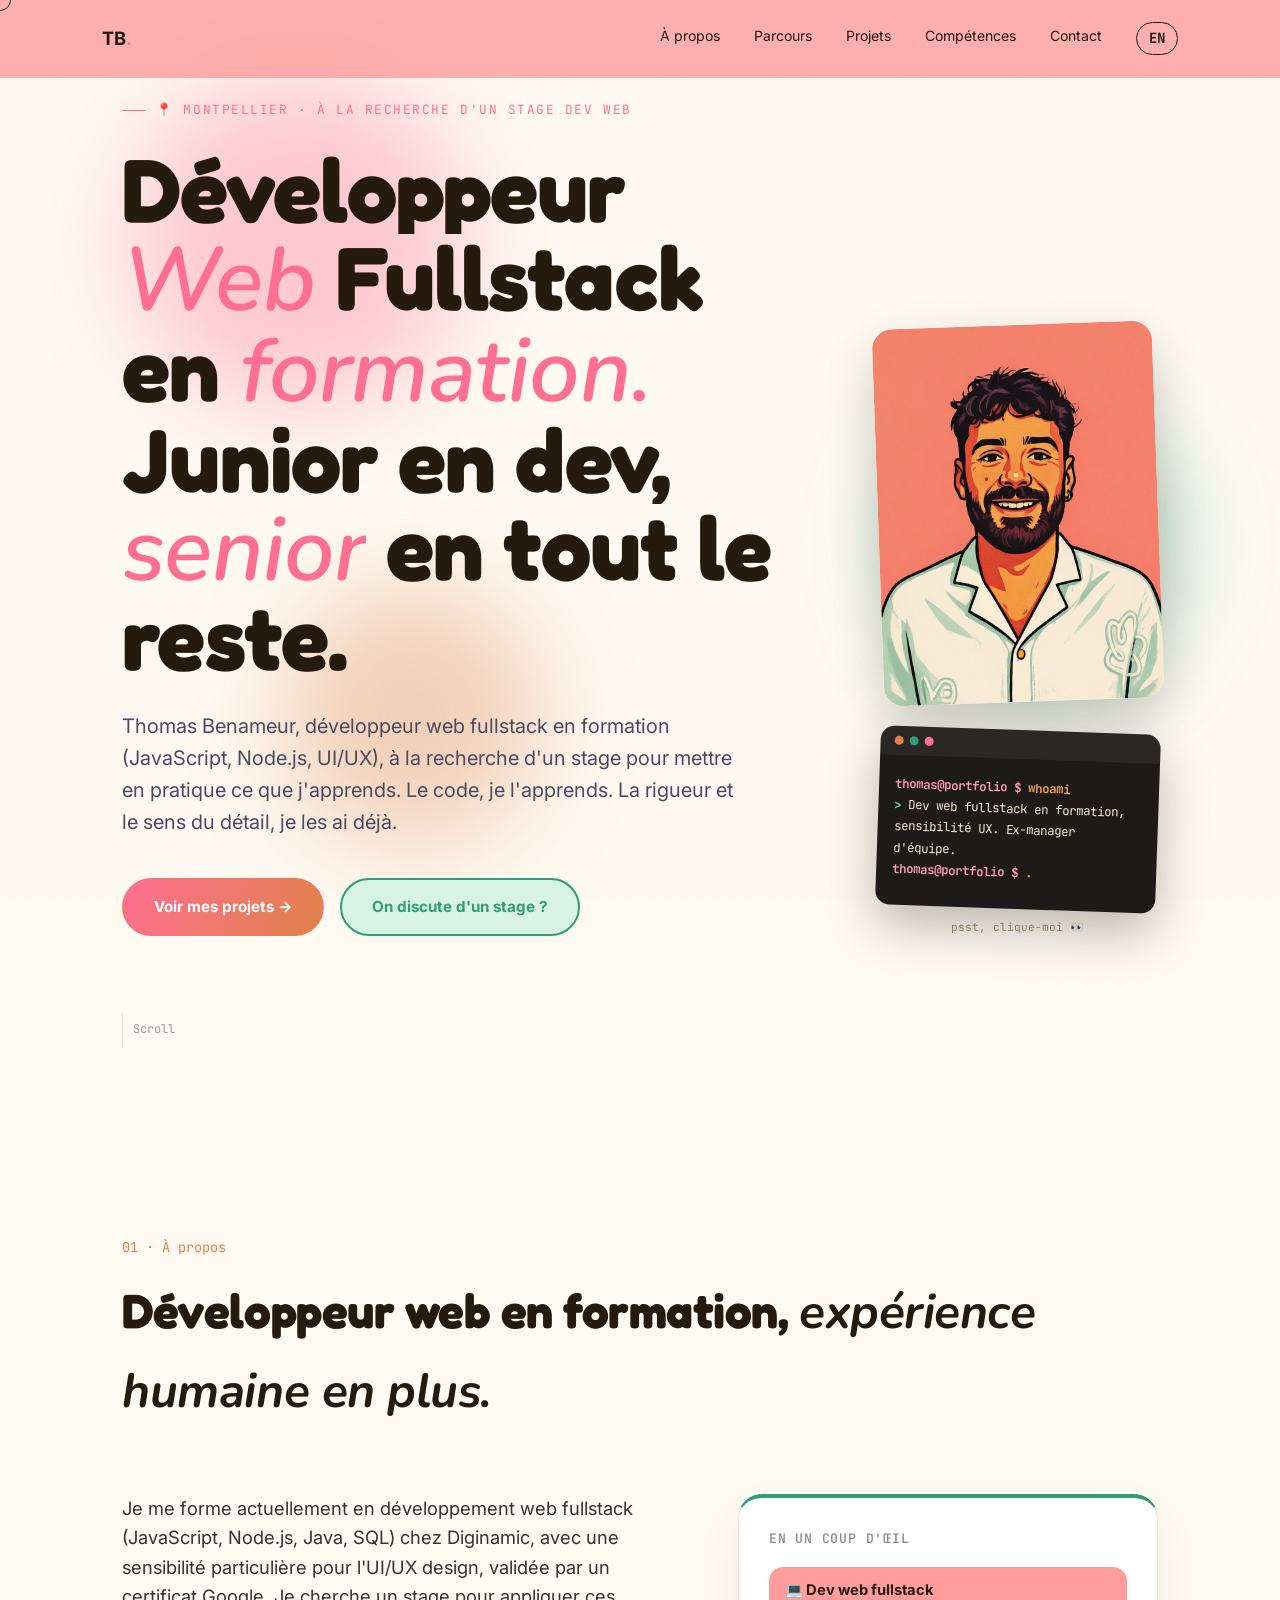
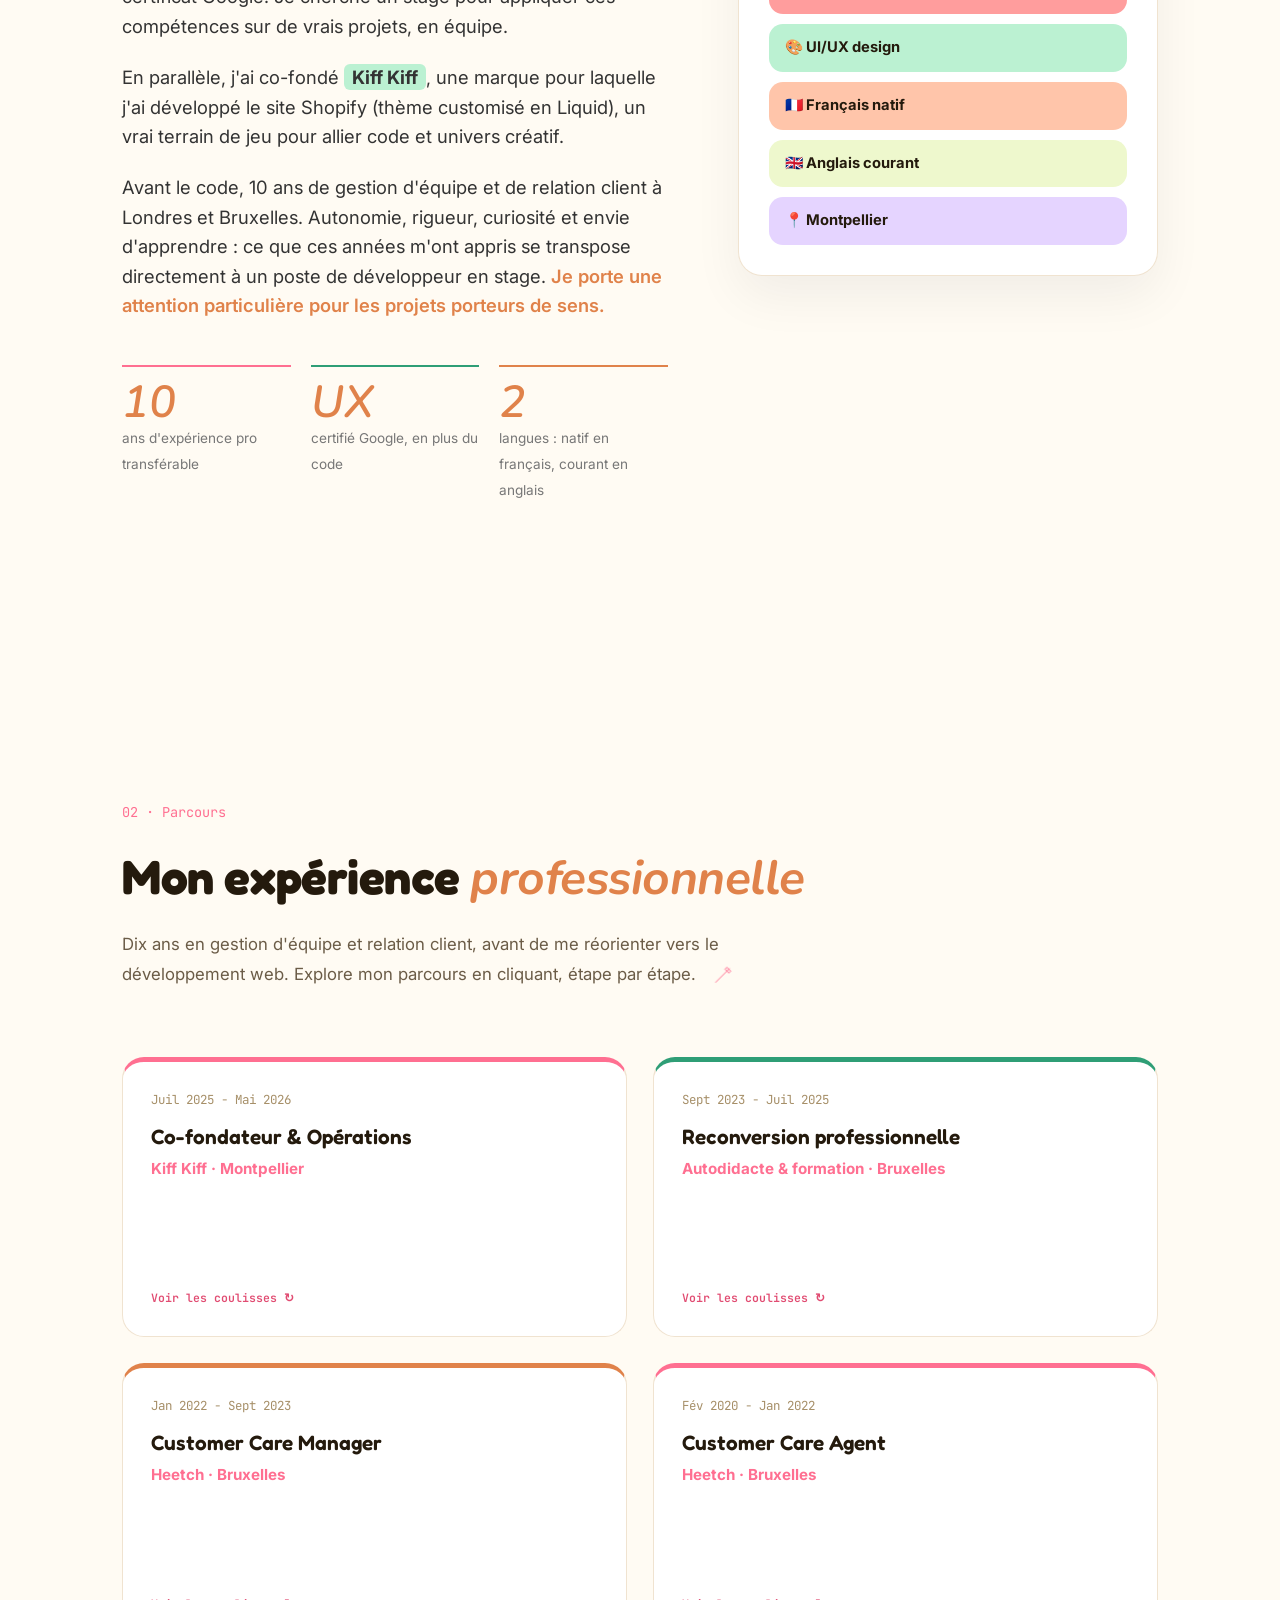
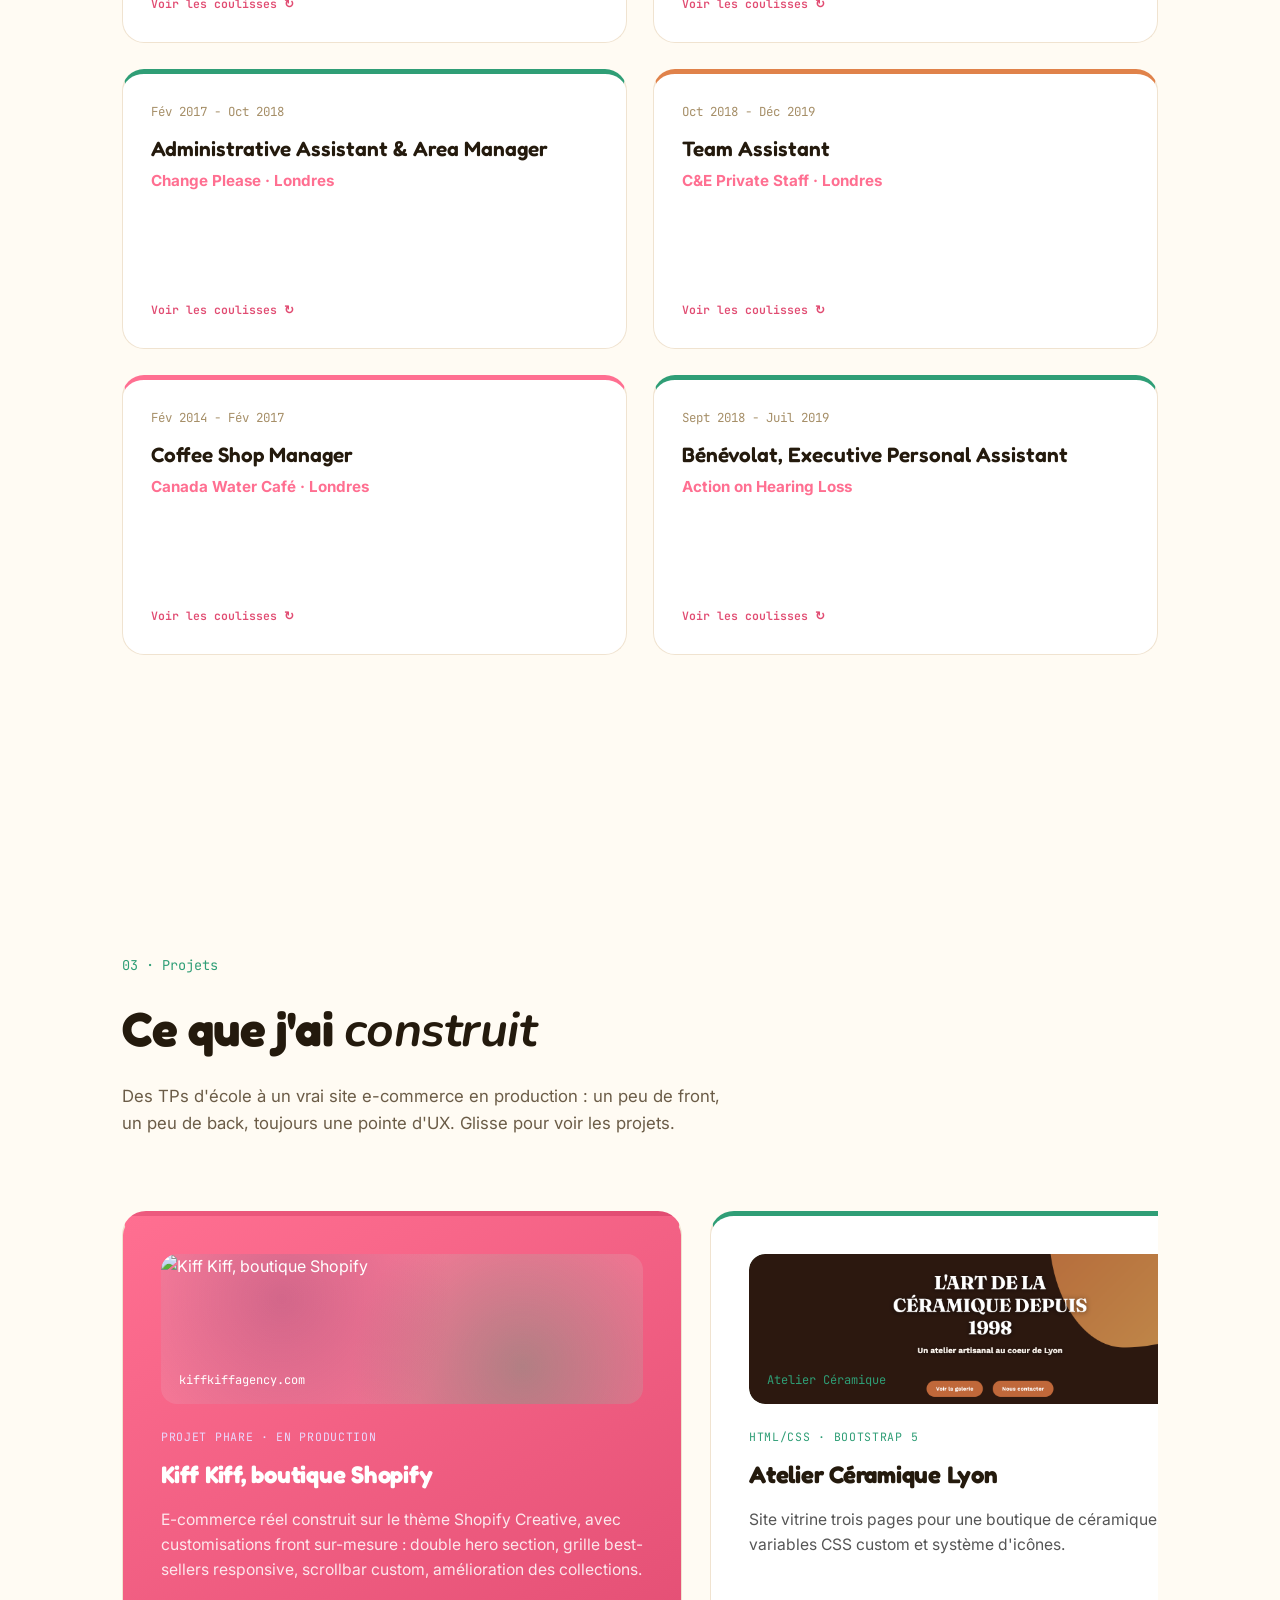
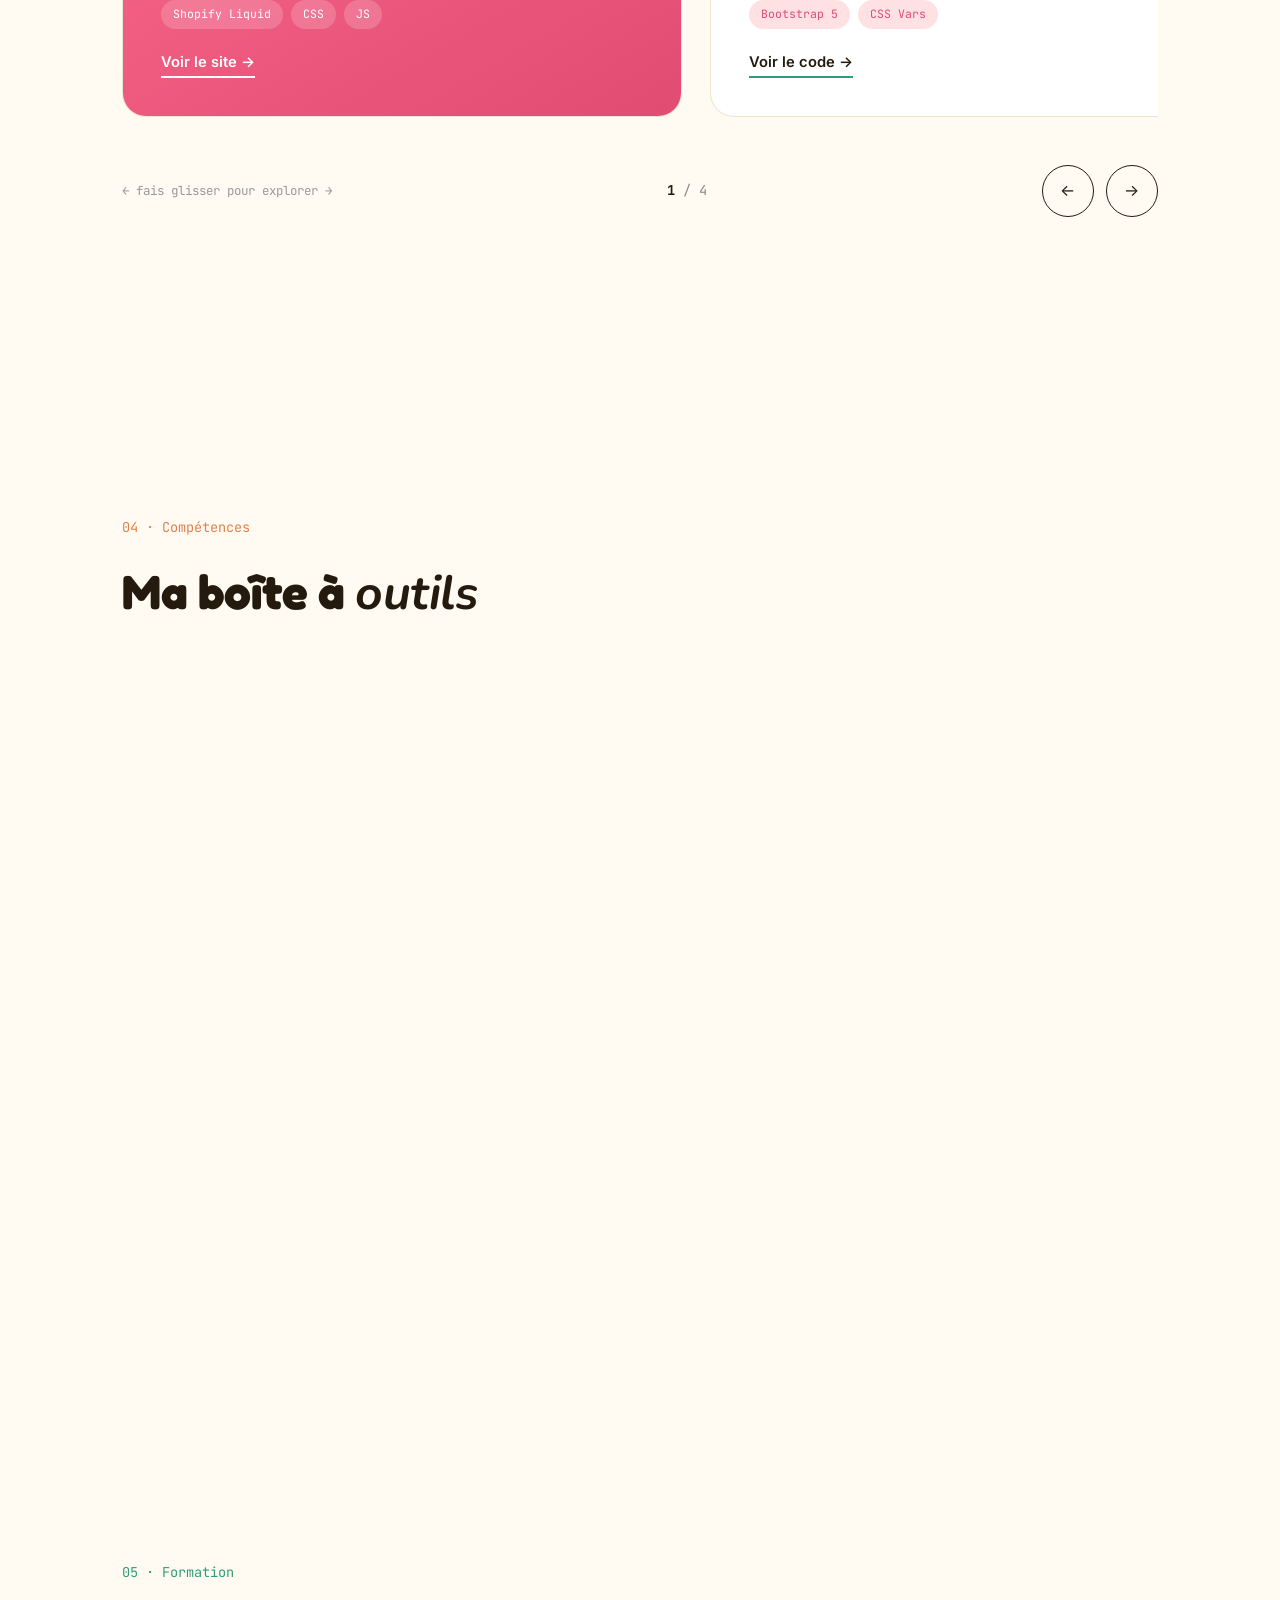
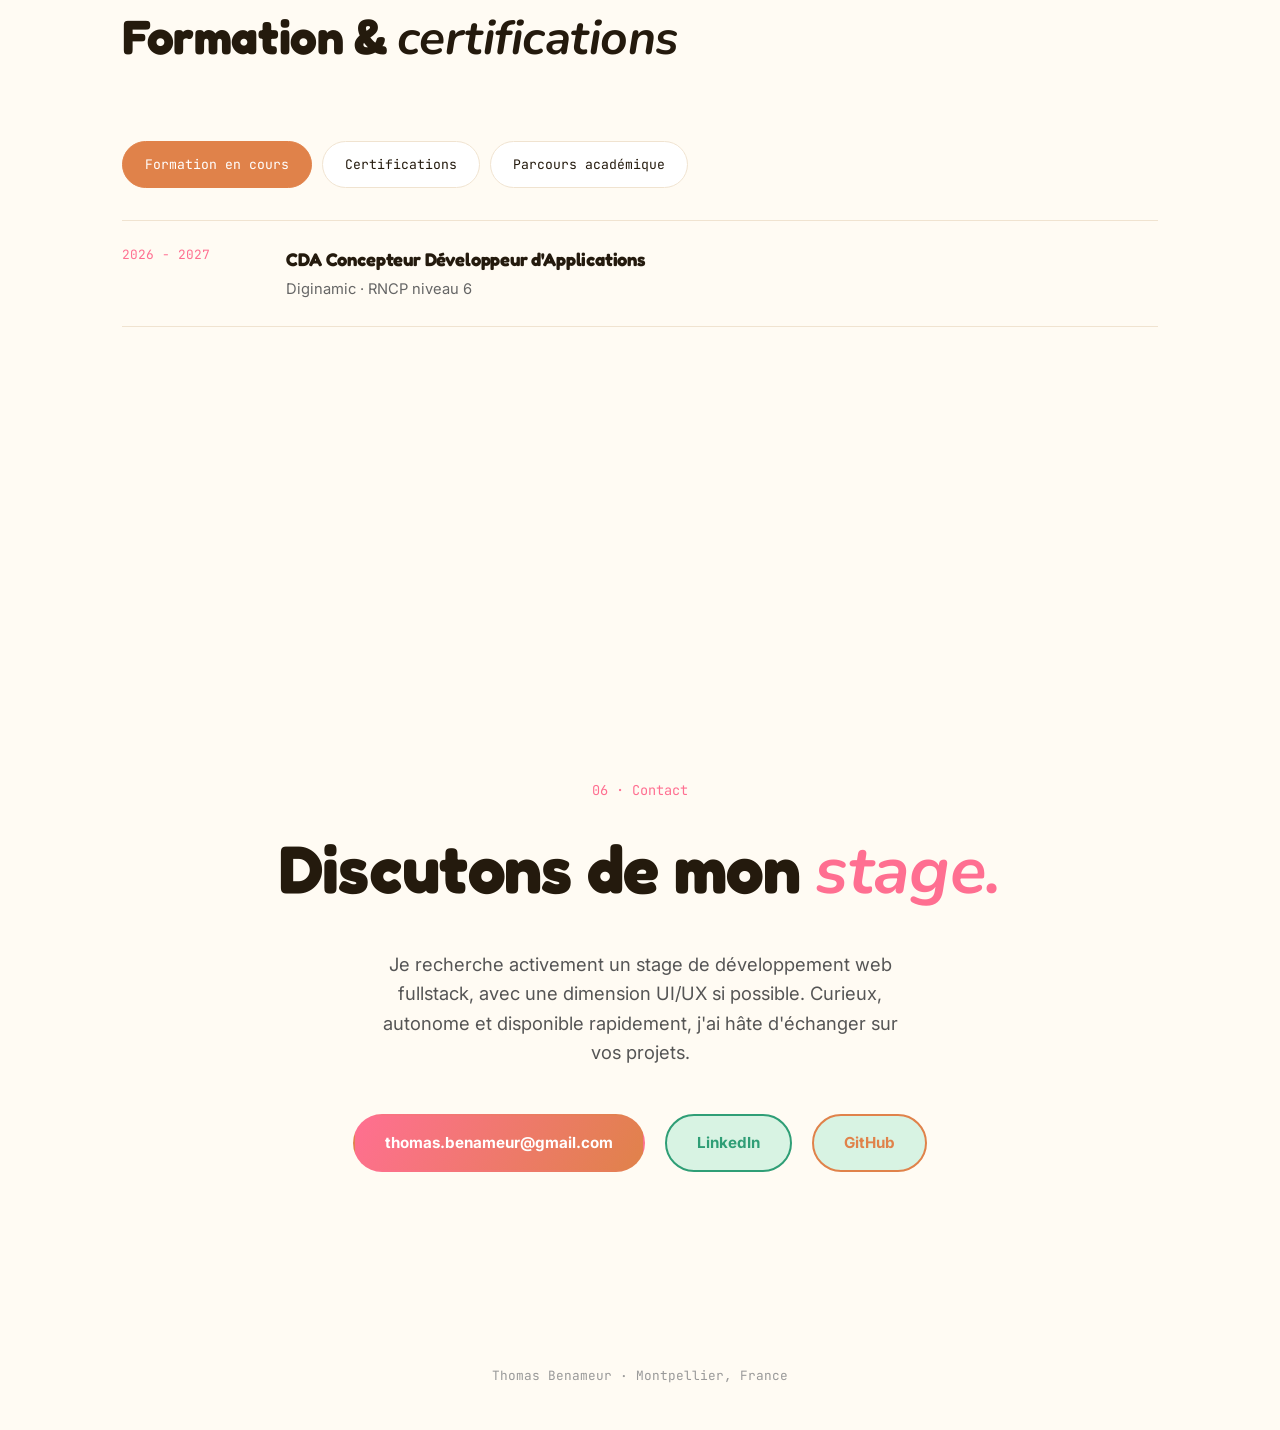
==== index.html @ 7a4ba796 "Premier commit : portfolio complet" ====
<!doctype html>
<html lang="fr">
  <head>
    <meta charset="UTF-8" />
    <meta name="viewport" content="width=device-width, initial-scale=1.0" />
    <title>Thomas Benameur | Développeur Web Fullstack</title>
    <link rel="preconnect" href="https://fonts.googleapis.com" />
    <link rel="preconnect" href="https://fonts.gstatic.com" crossorigin />
    <link
      href="https://fonts.googleapis.com/css2?family=Fredoka:wght@400;500;600;700&amp;family=Nunito:ital,wght@0,400;0,600;0,700;1,600&amp;family=Inter:wght@400;500;600;700&amp;family=JetBrains+Mono:wght@400;500&amp;display=swap"
      rel="stylesheet"
    />
    <!-- Styles externes -->
    <link rel="stylesheet" href="style.css" />
  </head>
  <body>
    <!-- Blobs de fond réactifs à la souris -->
    <div class="blob-field">
      <div class="blob blob1" id="blob1"></div>
      <div class="blob blob2" id="blob2"></div>
      <div class="blob blob3" id="blob3"></div>
    </div>

    <!-- Curseur personnalisé -->
    <div id="cursor"></div>

    <nav id="nav">
      <div class="nav-logo">TB<span>.</span></div>
      <div class="nav-links">
        <a href="#about">À propos</a>
        <a href="#experience">Parcours</a>
        <a href="#projects">Projets</a>
        <a href="#skills">Compétences</a>
        <a href="#contact">Contact</a>
        <a href="index-en.html" class="lang-switch">EN</a>
      </div>
    </nav>

    <!-- ==================== HERO ==================== -->
    <section class="hero" id="top">
      <div class="hero-grid">
        <div>
          <div class="eyebrow">
            📍 Montpellier · à la recherche d'un stage dev web
          </div>
          <h1>
            <div class="word">
              <span class="delay-05">Développeur</span>
            </div>
            <br />
            <div class="word">
              <span class="delay-15 hl">Web</span>
            </div>
            <div class="word">
              <span class="delay-2">Fullstack</span>
            </div>
            <br />
            <div class="word">
              <span class="delay-35">en</span>
            </div>
            <div class="word">
              <span class="delay-4 hl">formation.</span>
            </div>
            <br />
            <div class="word">
              <span class="delay-5">Junior</span>
            </div>
            <div class="word">
              <span class="delay-55">en</span>
            </div>
            <div class="word">
              <span class="delay-6">dev,</span>
            </div>
            <div class="word">
              <span class="delay-65 hl">senior</span>
            </div>
            <div class="word">
              <span class="delay-7">en</span>
            </div>
            <div class="word">
              <span class="delay-75">tout</span>
            </div>
            <div class="word">
              <span class="delay-8">le</span>
            </div>
            <div class="word">
              <span class="delay-85">reste.</span>
            </div>
          </h1>
          <p class="hero-sub">
            Thomas Benameur, développeur web fullstack en formation (JavaScript,
            Node.js, UI/UX), à la recherche d'un stage pour mettre en pratique
            ce que j'apprends. Le code, je l'apprends. La rigueur et le sens du
            détail, je les ai déjà.
          </p>
          <div class="hero-cta">
            <a
              href="#projects"
              class="btn btn-primary btn-magnet"
              data-cursor="big"
              >Voir mes projets →</a
            >
            <a
              href="#contact"
              class="btn btn-outline btn-magnet"
              data-cursor="big"
              >On discute d'un stage ?</a
            >
          </div>
        </div>
        <div class="hero-visual">
          <img
            src="/src/Portrait-TB.png"
            alt="Thomas Benameur"
            class="hero-portrait"
          />
          <!-- Mini terminal easter egg, rempli dynamiquement par script.js -->
          <div class="term">
            <div class="term-bar">
              <span class="term-dot"></span><span class="term-dot"></span
              ><span class="term-dot"></span>
            </div>
            <div class="term-body" id="termBody"></div>
          </div>
          <div class="term-hint">psst, clique-moi 👀</div>
        </div>
      </div>
      <div class="scroll-hint">
        <div class="bar"></div>
        Scroll
      </div>
    </section>

    <!-- ==================== ABOUT ==================== -->
    <section id="about">
      <div class="sec-head reveal">
        <span class="sec-num sec-num--coral">01 · À propos</span>
        <h2>
          Développeur web en formation,
          <span class="serif">expérience humaine en plus.</span>
        </h2>
      </div>
      <div class="about-grid">
        <div class="about-text reveal">
          <p>
            Je me forme actuellement en développement web fullstack (JavaScript,
            Node.js, Java, SQL) chez Diginamic, avec une sensibilité
            particulière pour l'UI/UX design, validée par un certificat Google.
            Je cherche un stage pour appliquer ces compétences sur de vrais
            projets, en équipe.
          </p>
          <p>
            En parallèle, j'ai co-fondé
            <strong class="highlight-pill">Kiff Kiff</strong>, une marque pour
            laquelle j'ai développé le site Shopify (thème customisé en Liquid),
            un vrai terrain de jeu pour allier code et univers créatif.
          </p>
          <p>
            Avant le code, 10 ans de gestion d'équipe et de relation client à
            Londres et Bruxelles. Autonomie, rigueur, curiosité et envie
            d'apprendre : ce que ces années m'ont appris se transpose
            directement à un poste de développeur en stage.
            <span class="impact-line"
              >Je porte une attention particulière pour les projets porteurs de
              sens.</span
            >
          </p>
          <div class="stat-row">
            <div class="stat stat-violet">
              <b>10</b><span>ans d'expérience pro transférable</span>
            </div>
            <div class="stat stat-mustard">
              <b>UX</b><span>certifié Google, en plus du code</span>
            </div>
            <div class="stat stat-coral">
              <b>2</b
              ><span>langues : natif en français, courant en anglais</span>
            </div>
          </div>
        </div>
        <div class="about-card reveal">
          <h4>En un coup d'œil</h4>
          <div class="lang-pills">
            <span class="lang-pill lang-pill-pink">💻 Dev web fullstack</span>
            <span class="lang-pill lang-pill-mint">🎨 UI/UX design</span>
            <span class="lang-pill lang-pill-peach">🇫🇷 Français natif</span>
            <span class="lang-pill lang-pill-green">🇬🇧 Anglais courant</span>
            <span class="lang-pill lang-pill-lilac">📍 Montpellier</span>
          </div>
        </div>
      </div>
    </section>

    <!-- ==================== EXPERIENCE ==================== -->
    <section id="experience">
      <div class="sec-head reveal">
        <span class="sec-num sec-num--violet">02 · Parcours</span>
        <h2>
          Mon expérience
          <span class="serif serif--coral">professionnelle</span>
        </h2>
        <p class="exp-intro">
          Dix ans en gestion d'équipe et relation client, avant de me réorienter
          vers le développement web. Explore mon parcours en cliquant, étape par
          étape.
          <svg
            overflow="visible"
            xmlns="http://www.w3.org/2000/svg"
            width="35"
            height="35"
            viewBox="-6 -6 36 36"
            fill="none"
            style="
              display: inline-block;
              vertical-align: middle;
              margin-left: 4px;
            "
          >
            <style>
              .mw {
                stroke-dasharray: 48;
                stroke-dashoffset: 48;
                animation: draw 0.5s ease forwards;
              }
              .mwh {
                opacity: 0;
                animation: wandTap 0.5s cubic-bezier(0.34, 1.56, 0.64, 1)
                  forwards;
                transform-origin: 12px 12px;
              }
              .mws {
                opacity: 0;
                animation: twinkle 1.05s ease-in-out 0.3s infinite;
                transform-origin: 6px 5px;
              }
              @keyframes draw {
                to {
                  stroke-dashoffset: 0;
                }
              }
              @keyframes wandTap {
                from {
                  transform: translate(3px, -3px) rotate(8deg);
                  opacity: 0;
                }
                to {
                  transform: translate(0, 0) rotate(0);
                  opacity: 1;
                }
              }
              @keyframes twinkle {
                0%,
                100% {
                  transform: scale(0.65);
                  opacity: 0.35;
                }
                50% {
                  transform: scale(1.15) rotate(12deg);
                  opacity: 1;
                }
              }
            </style>
            <g class="mwh">
              <path
                class="mw"
                d="M5 19 19 5"
                stroke="#ff6f91"
                stroke-width="1"
                stroke-linecap="round"
              />
              <path
                d="M16.5 3.5 20.5 7.5 18.5 9.5 14.5 5.5 16.5 3.5Z"
                stroke="#ff6f91"
                stroke-width="1"
                stroke-linejoin="round"
                fill="#ff6f9118"
              />
            </g>
            <g
              class="mws"
              stroke="#ff6f91"
              stroke-width="1"
              stroke-linecap="round"
            >
              <path d="M6 2v3M6 8v2M2 6h3M8 6h3" />
              <path d="M15 14v2M15 20v1M12 18h1.5M17 18h1.5" />
            </g>
          </svg>
        </p>
      </div>
      <div class="exp-grid reveal" id="expGrid">
        <div class="exp-card">
          <div class="exp-card-inner">
            <div class="exp-face exp-front">
              <div>
                <div class="exp-date">Juil 2025 - Mai 2026</div>
                <div class="exp-role">Co-fondateur &amp; Opérations</div>
                <div class="exp-org">Kiff Kiff · Montpellier</div>
              </div>
              <div class="exp-flip-hint">Voir les coulisses ↻</div>
            </div>
            <div class="exp-face exp-back">
              <div class="exp-date">Juil 2025 - Mai 2026</div>
              <div class="exp-role">Co-fondateur &amp; Opérations</div>
              <div class="exp-org">Kiff Kiff · Montpellier, hybride</div>
              <div class="exp-back-desc">
                Marque de lifestyle et décoration construite autour du sourcing
                direct avec des artisans au Népal, en Inde, au Pakistan et en
                Thaïlande. Gestion de la boutique Shopify (customisations front,
                logistique), stratégie de contenu et réseaux sociaux.
              </div>
              <div class="exp-back-skills">
                <span class="tag">E-commerce</span
                ><span class="tag tag-green">Social Media</span
                ><span class="tag tag-plum">Content Strategy</span>
              </div>
            </div>
          </div>
        </div>

        <div class="exp-card">
          <div class="exp-card-inner">
            <div class="exp-face exp-front">
              <div>
                <div class="exp-date">Sept 2023 - Juil 2025</div>
                <div class="exp-role">Reconversion professionnelle</div>
                <div class="exp-org">
                  Autodidacte &amp; formation · Bruxelles
                </div>
              </div>
              <div class="exp-flip-hint">Voir les coulisses ↻</div>
            </div>
            <div class="exp-face exp-back">
              <div class="exp-date">Sept 2023 - Juil 2025</div>
              <div class="exp-role">Reconversion professionnelle</div>
              <div class="exp-org">Autodidacte &amp; formation · Bruxelles</div>
              <div class="exp-back-desc">
                Transition vers le développement web en combinant apprentissage
                autodidacte (fondamentaux front-end, principes UX) et suivi de
                formations structurées, en préparation du bootcamp FullStack à
                La Capsule.
              </div>
              <div class="exp-back-skills">
                <span class="tag">Front-end</span
                ><span class="tag tag-green">UX</span
                ><span class="tag tag-plum">Auto-formation</span>
              </div>
            </div>
          </div>
        </div>

        <div class="exp-card">
          <div class="exp-card-inner">
            <div class="exp-face exp-front">
              <div>
                <div class="exp-date">Jan 2022 - Sept 2023</div>
                <div class="exp-role">Customer Care Manager</div>
                <div class="exp-org">Heetch · Bruxelles</div>
              </div>
              <div class="exp-flip-hint">Voir les coulisses ↻</div>
            </div>
            <div class="exp-face exp-back">
              <div class="exp-date">Jan 2022 - Sept 2023</div>
              <div class="exp-role">Customer Care Manager</div>
              <div class="exp-org">Heetch · Bruxelles</div>
              <div class="exp-back-desc">
                Encadrement d'une équipe d'une dizaine de personnes permanentes
                et contractuelles. Refonte des process internes pour améliorer
                l'efficacité et la qualité de réponse, en gardant l'expérience
                utilisateur au centre.
                <ul>
                  <li>-10% de temps d'attente client</li>
                  <li>-20% de taux de contact</li>
                </ul>
              </div>
              <div class="exp-back-skills">
                <span class="tag tag-green">Team Leadership</span
                ><span class="tag">Management</span
                ><span class="tag tag-plum">Process</span>
              </div>
            </div>
          </div>
        </div>

        <div class="exp-card">
          <div class="exp-card-inner">
            <div class="exp-face exp-front">
              <div>
                <div class="exp-date">Fév 2020 - Jan 2022</div>
                <div class="exp-role">Customer Care Agent</div>
                <div class="exp-org">Heetch · Bruxelles</div>
              </div>
              <div class="exp-flip-hint">Voir les coulisses ↻</div>
            </div>
            <div class="exp-face exp-back">
              <div class="exp-date">Fév 2020 - Jan 2022</div>
              <div class="exp-role">Customer Care Agent</div>
              <div class="exp-org">Heetch · Bruxelles</div>
              <div class="exp-back-desc">
                Traitement quotidien des demandes clients sur plusieurs canaux,
                avec un fort volume à gérer dans un contexte fast-paced.
                Contribution active à l'optimisation des process internes et à
                l'amélioration continue de la qualité de réponse, en identifiant
                les irritants récurrents côté utilisateurs.
              </div>
              <div class="exp-back-skills">
                <span class="tag tag-plum">Relation client</span
                ><span class="tag">Support</span
                ><span class="tag tag-green">Amélioration continue</span>
              </div>
            </div>
          </div>
        </div>

        <div class="exp-card">
          <div class="exp-card-inner">
            <div class="exp-face exp-front">
              <div>
                <div class="exp-date">Fév 2017 - Oct 2018</div>
                <div class="exp-role">
                  Administrative Assistant &amp; Area Manager
                </div>
                <div class="exp-org">Change Please · Londres</div>
              </div>
              <div class="exp-flip-hint">Voir les coulisses ↻</div>
            </div>
            <div class="exp-face exp-back">
              <div class="exp-date">Fév 2017 - Oct 2018</div>
              <div class="exp-role">
                Administrative Assistant &amp; Area Manager
              </div>
              <div class="exp-org">Change Please · Londres</div>
              <div class="exp-back-desc">
                Change Please forme des personnes sans-abri au métier de barista
                pour faciliter leur réinsertion. Coordination des opérations sur
                plusieurs sites, soutien administratif et émotionnel aux
                bénéficiaires, développement du programme de formation.
              </div>
              <span class="exp-back-badge"
                >🏆 Best Social Enterprise UK 2018</span
              >
              <div class="exp-back-skills">
                <span class="tag tag-plum">Entreprise sociale</span
                ><span class="tag tag-green">Formation</span
                ><span class="tag">Coordination</span>
              </div>
            </div>
          </div>
        </div>

        <div class="exp-card">
          <div class="exp-card-inner">
            <div class="exp-face exp-front">
              <div>
                <div class="exp-date">Oct 2018 - Déc 2019</div>
                <div class="exp-role">Team Assistant</div>
                <div class="exp-org">C&amp;E Private Staff · Londres</div>
              </div>
              <div class="exp-flip-hint">Voir les coulisses ↻</div>
            </div>
            <div class="exp-face exp-back">
              <div class="exp-date">Oct 2018 - Déc 2019</div>
              <div class="exp-role">Team Assistant</div>
              <div class="exp-org">C&amp;E Private Staff · Londres</div>
              <div class="exp-back-desc">
                Mise en place de A à Z des process de recrutement et des bases
                RH d'une agence tout juste lancée. Cycle complet de recrutement
                et coordination de l'agenda de direction.
              </div>
              <div class="exp-back-skills">
                <span class="tag tag-green">Recrutement</span
                ><span class="tag tag-plum">RH</span
                ><span class="tag">Administration</span>
              </div>
            </div>
          </div>
        </div>

        <div class="exp-card">
          <div class="exp-card-inner">
            <div class="exp-face exp-front">
              <div>
                <div class="exp-date">Fév 2014 - Fév 2017</div>
                <div class="exp-role">Coffee Shop Manager</div>
                <div class="exp-org">Canada Water Café · Londres</div>
              </div>
              <div class="exp-flip-hint">Voir les coulisses ↻</div>
            </div>
            <div class="exp-face exp-back">
              <div class="exp-date">Fév 2014 - Fév 2017</div>
              <div class="exp-role">Coffee Shop Manager</div>
              <div class="exp-org">Canada Water Café · Londres</div>
              <div class="exp-back-desc">
                Gestion complète d'un coffee shop indépendant : recrutement,
                formation, opérations quotidiennes. Ouverture du lieu et
                constitution de l'équipe from scratch.
              </div>
              <div class="exp-back-skills">
                <span class="tag">Team Leadership</span
                ><span class="tag tag-green">Opérations</span
                ><span class="tag tag-plum">Recrutement</span>
              </div>
            </div>
          </div>
        </div>

        <div class="exp-card">
          <div class="exp-card-inner">
            <div class="exp-face exp-front">
              <div>
                <div class="exp-date">Sept 2018 - Juil 2019</div>
                <div class="exp-role">
                  Bénévolat, Executive Personal Assistant
                </div>
                <div class="exp-org">Action on Hearing Loss</div>
              </div>
              <div class="exp-flip-hint">Voir les coulisses ↻</div>
            </div>
            <div class="exp-face exp-back">
              <div class="exp-date">Sept 2018 - Juil 2019</div>
              <div class="exp-role">
                Executive Personal Assistant, bénévolat
              </div>
              <div class="exp-org">Action on Hearing Loss · Londres</div>
              <div class="exp-back-desc">
                Association accompagnant les personnes sourdes et malentendantes
                vers l'autonomie.
              </div>
              <div class="exp-back-skills">
                <span class="tag">Bénévolat</span
                ><span class="tag tag-green">Support administratif</span
                ><span class="tag tag-plum">Accessibilité</span>
              </div>
            </div>
          </div>
        </div>
      </div>
    </section>


    <!-- ==================== PROJECTS ==================== -->
<section id="projects">
  <div class="sec-head reveal">
    <span class="sec-num sec-num--mustard">03 · Projets</span>
    <h2>Ce que j'ai <span class="serif">construit</span></h2>
    <p>
      Des TPs d'école à un vrai site e-commerce en production : un peu de
      front, un peu de back, toujours une pointe d'UX. Glisse pour voir les
      projets.
    </p>
  </div>

  <div class="carousel-wrap reveal">
    <div class="carousel-track" id="carTrack">
      <div class="proj-card feature" data-tilt>
        <div class="proj-visual">
          <img src="src/images-git/kiff-kiff.png" alt="Kiff Kiff, boutique Shopify" class="proj-img">
          <span>kiffkiffagency.com</span>
        </div>
        <div class="proj-tag">Projet phare · En production</div>
        <h3>Kiff Kiff, boutique Shopify</h3>
        <p>
          E-commerce réel construit sur le thème Shopify Creative, avec
          customisations front sur-mesure : double hero section, grille
          best-sellers responsive, scrollbar custom, amélioration des
          collections.
        </p>
        <div class="proj-stack">
          <span class="tag">Shopify Liquid</span><span class="tag">CSS</span
          ><span class="tag">JS</span>
        </div>
        <a
          href="https://kiffkiffagency.com"
          target="_blank"
          rel="noopener noreferrer"
          class="proj-link"
          >Voir le site →</a
        >
      </div>

      <div class="proj-card" data-tilt>
        <div class="proj-visual">
          <img src="src/images-git/atelier-ceramique.png" alt="Atelier Céramique Lyon" class="proj-img">
          <span>Atelier Céramique</span>
        </div>
        <div class="proj-tag">HTML/CSS · Bootstrap 5</div>
        <h3>Atelier Céramique Lyon</h3>
        <p>
          Site vitrine trois pages pour une boutique de céramiques,
          variables CSS custom et système d'icônes.
        </p>
        <div class="proj-stack">
          <span class="tag">Bootstrap 5</span><span class="tag">CSS Vars</span>
        </div>
        <a
          href="https://github.com/TomB-S"
          target="_blank"
          rel="noopener noreferrer"
          class="proj-link"
          >Voir le code →</a
        >
      </div>

      <div class="proj-card" data-tilt>
        <div class="proj-visual">
          <img src="src/images-git/qr-explore.png" alt="QR Explore" class="proj-img">
          <span>QR Explore</span>
        </div>
        <div class="proj-tag">Node.js natif</div>
        <h3>QR Explore</h3>
        <p>
          Application construite avec les modules natifs de Node.js
          uniquement, sans framework, connectée à json-server.
        </p>
        <div class="proj-stack">
          <span class="tag">Node.js</span
          ><span class="tag">HTTP natif</span>
        </div>
        <a
          href="https://github.com/TomB-S"
          target="_blank"
          rel="noopener noreferrer"
          class="proj-link"
          >Voir le code →</a
        >
      </div>

      <div class="proj-card" data-tilt>
        <div class="proj-visual">
          <img src="src/images-git/recencement.png" alt="Recensement Population" class="proj-img">
          <span>Recensement</span>
        </div>
        <div class="proj-tag">Java · OOP</div>
        <h3>Recensement Population</h3>
        <p>
          Manipulation de classes abstraites, ArrayList et HashMap pour
          traiter et regrouper des données de population depuis des
          fichiers.
        </p>
        <div class="proj-stack">
          <span class="tag">Java</span><span class="tag">NIO2</span
          ><span class="tag">OOP</span>
        </div>
        <a
          href="https://github.com/TomB-S"
          target="_blank"
          rel="noopener noreferrer"
          class="proj-link"
          >Voir le code →</a
        >
      </div>
    </div>

    <div class="carousel-nav">
      <div class="swipe-hint">← fais glisser pour explorer →</div>
      <div class="car-progress"><b id="carIdx">1</b> / 4</div>
      <div class="carousel-btns">
        <div class="car-btn" id="carPrev" data-cursor="big">←</div>
        <div class="car-btn" id="carNext" data-cursor="big">→</div>
      </div>
    </div>
  </div>
</section>



    
</section> <!-- ==================== SKILLS ==================== -->
    <section id="skills">
      <div class="sec-head reveal">
        <span class="sec-num sec-num--coral">04 · Compétences</span>
        <h2>Ma boîte à <span class="serif">outils</span></h2>
      </div>
      <div class="reveal">
        <div class="skills-cat">
          <h4>Langages &amp; Frameworks</h4>
          <div class="gauge-grid">
            <div class="gauge-row">
              <div class="gauge-label">
                <span>JavaScript</span><span>Solide</span>
              </div>
              <div class="gauge-track">
                <div class="gauge-fill" data-level="80"></div>
              </div>
            </div>
            <div class="gauge-row">
              <div class="gauge-label">
                <span>Node.js / Express</span><span>Bonnes bases</span>
              </div>
              <div class="gauge-track">
                <div class="gauge-fill" data-level="60"></div>
              </div>
            </div>
            <div class="gauge-row">
              <div class="gauge-label">
                <span>Java</span><span>Bonnes bases</span>
              </div>
              <div class="gauge-track">
                <div class="gauge-fill" data-level="60"></div>
              </div>
            </div>
            <div class="gauge-row">
              <div class="gauge-label">
                <span>SQL</span><span>Bonnes bases</span>
              </div>
              <div class="gauge-track">
                <div class="gauge-fill" data-level="65"></div>
              </div>
            </div>
            <div class="gauge-row">
              <div class="gauge-label">
                <span>HTML / CSS</span><span>Solide</span>
              </div>
              <div class="gauge-track">
                <div class="gauge-fill" data-level="85"></div>
              </div>
            </div>
            <div class="gauge-row">
              <div class="gauge-label">
                <span>Bootstrap</span><span>Bonnes bases</span>
              </div>
              <div class="gauge-track">
                <div class="gauge-fill" data-level="70"></div>
              </div>
            </div>
            <div class="gauge-row">
              <div class="gauge-label">
                <span>UI/UX Design</span><span>Bonnes bases</span>
              </div>
              <div class="gauge-track">
                <div class="gauge-fill" data-level="60"></div>
              </div>
            </div>
          </div>
        </div>
        <div class="skills-cat">
          <h4>Outils</h4>
          <div class="skills-list">
            <span class="skill-pill outil">Git / GitHub</span
            ><span class="skill-pill outil">Thunder Client</span
            ><span class="skill-pill outil">MySQL Workbench</span>
            <span class="skill-pill outil">Shopify</span
            ><span class="skill-pill outil">IntelliJ</span>
          </div>
        </div>
        <div class="skills-cat">
          <h4>Savoir-être hérités de 10 ans de management</h4>
          <div class="skills-list">
            <span class="skill-pill soft">Leadership d'équipe</span
            ><span class="skill-pill soft">Gestion de projet</span>
            <span class="skill-pill soft">Relation client</span
            ><span class="skill-pill soft">Formation &amp; encadrement</span
            ><span class="skill-pill soft">Amélioration continue</span>
          </div>
        </div>
      </div>
    </section>

    <!-- ==================== EDUCATION (onglets) ==================== -->
    <section id="education">
      <div class="sec-head reveal">
        <span class="sec-num sec-num--mustard">05 · Formation</span>
        <h2>Formation &amp; <span class="serif">certifications</span></h2>
      </div>

      <div class="reveal">
        <div class="edu-tabs">
          <div class="edu-tab active" data-tab="formation">
            Formation en cours
          </div>
          <div class="edu-tab" data-tab="certifs">Certifications</div>
          <div class="edu-tab" data-tab="academique">Parcours académique</div>
        </div>

        <div class="edu-panels">
          <div class="edu-panel active" id="panel-formation">
            <div class="edu-item">
              <div class="edu-date">2026 - 2027</div>
              <div>
                <h4>CDA Concepteur Développeur d'Applications</h4>
                <div class="edu-org">Diginamic · RNCP niveau 6</div>
              </div>
            </div>
          </div>

          <div class="edu-panel" id="panel-certifs">
            <div class="edu-item">
              <div class="edu-date">Jan 2026</div>
              <div>
                <h4>Introduction to HTML, CSS &amp; JavaScript</h4>
                <div class="edu-org">IBM</div>
              </div>
            </div>
            <div class="edu-item">
              <div class="edu-date">Nov 2025</div>
              <div>
                <h4>Introduction to Software Engineering</h4>
                <div class="edu-org">IBM</div>
              </div>
            </div>
            <div class="edu-item">
              <div class="edu-date">2024</div>
              <div>
                <h4>Career Certificate UX Design</h4>
                <div class="edu-org">Google</div>
              </div>
            </div>
            <div class="edu-item">
              <div class="edu-date">2023 - 2024</div>
              <div>
                <h4>FullStack Developer Web &amp; Mobile</h4>
                <div class="edu-org">La Capsule · Bootcamp, Bruxelles</div>
              </div>
            </div>
          </div>

          <div class="edu-panel" id="panel-academique">
            <div class="edu-item">
              <div class="edu-date">2011 - 2012</div>
              <div>
                <h4>Bachelor of Business Studies</h4>
                <div class="edu-org">University of the West of Scotland</div>
              </div>
            </div>
            <div class="edu-item">
              <div class="edu-date">2009 - 2011</div>
              <div>
                <h4>DUT Techniques de Commercialisation</h4>
                <div class="edu-org">
                  Université de la Méditerranée, Aix-en-Provence
                </div>
              </div>
            </div>
            <div class="edu-item">
              <div class="edu-date">2008 - 2009</div>
              <div>
                <h4>Baccalauréat Économique et Social</h4>
                <div class="edu-org">Lycée Joseph Vallot, Lodève</div>
              </div>
            </div>
          </div>
        </div>
      </div>
    </section>

    <!-- ==================== CONTACT ==================== -->
    <section id="contact" class="contact reveal">
      <span class="sec-num sec-num--violet">06 · Contact</span>
      <h2>Discutons de mon <span class="serif">stage.</span></h2>
      <p>
        Je recherche activement un stage de développement web fullstack, avec
        une dimension UI/UX si possible. Curieux, autonome et disponible
        rapidement, j'ai hâte d'échanger sur vos projets.
      </p>
      <div class="contact-links">
        <a
          href="mailto:thomas.benameur@gmail.com"
          class="btn btn-primary btn-magnet"
          data-cursor="big"
          >thomas.benameur@gmail.com</a
        >
        <a
          href="https://linkedin.com/in/thomas-b-s"
          target="_blank"
          rel="noopener noreferrer"
          class="btn btn-outline btn-magnet btn-mustard"
          data-cursor="big"
          >LinkedIn</a
        >
        <a
          href="https://github.com/TomB-S"
          target="_blank"
          rel="noopener noreferrer"
          class="btn btn-outline btn-magnet btn-coral"
          data-cursor="big"
          >GitHub</a
        >
      </div>
    </section>

    <footer>Thomas Benameur · Montpellier, France</footer>

    <!-- Script externe -->
    <script src="script.js"></script>
  </body>
</html>
---- style.css ----
/* =========================================================
   THOMAS BENAMEUR — PORTFOLIO
   Fichier de styles — organisé par section
   ========================================================= */

/* ---- Variables de couleur (palette Kiff Kiff) ---- */
:root {
  --bg: #fffbf3;
  --ink: #241a0d;
  --violet: #ff6f91;
  --violet-deep: #e14c72;
  --violet-light: #ffe1e4;
  --coral: #e0824a;
  --coral-light: #ffe3cc;
  --mustard: #2f9e76;
  --mustard-light: #d8f3e3;
  --line: #f0e3d0;
  --card: #ffffff;
  --card-alt: #f3e9d6;
  --pastel-pink: #ff9d9d;
  --pastel-peach: #ffc5aa;
  --pastel-green: #eef8cd;
  --pastel-mint: #bbf1d2;
  --pastel-lilac: #e5d4ff;

  /* Palette terminal, inspirée d'un thème VS Code (violet/orange/vert) */
  --term-bg: #1e1a17;
  --term-user: #ff9dbb; /* rose/violet doux : user@host */
  --term-cmd: #f2a65a; /* orange : commandes tapées */
  --term-arrow: #6fdda8; /* vert : préfixe de sortie ">" */
  --term-output: #f1e9db; /* blanc cassé : texte de sortie */
  --term-comment: #8a7a66; /* gris-beige : hint/commentaire */
}

/* ---- Reset & base ---- */
* {
  margin: 0;
  padding: 0;
  box-sizing: border-box;
}
html {
  scroll-behavior: smooth;
}
::selection {
  background: var(--violet);
  color: #fff;
}
body {
  background: var(--bg);
  color: var(--ink);
  font-family: "Inter", sans-serif;
  line-height: 1.6;
  overflow-x: hidden;
  cursor: none;
  position: relative;
}
/* Léger grain de texture sur tout le fond */
body::before {
  content: "";
  position: fixed;
  inset: 0;
  z-index: 1;
  pointer-events: none;
  opacity: 0.035;
  background-image: url("data:image/svg+xml,%3Csvg xmlns='http://www.w3.org/2000/svg' width='120' height='120'%3E%3Cfilter id='n'%3E%3CfeTurbulence type='fractalNoise' baseFrequency='0.9' numOctaves='2' stitchTiles='stitch'/%3E%3C/filter%3E%3Crect width='100%25' height='100%25' filter='url(%23n)'/%3E%3C/svg%3E");
}
h1,
h2,
h3,
h4 {
  font-family: "Fredoka", sans-serif;
  letter-spacing: -0.01em;
}
.serif {
  font-family: "Nunito", sans-serif;
  font-style: italic;
  font-weight: 700;
}
.mono {
  font-family: "JetBrains Mono", monospace;
  letter-spacing: 0.02em;
}
a {
  color: inherit;
  text-decoration: none;
}
section {
  position: relative;
  padding: 150px 8vw;
  max-width: 1240px;
  margin: 0 auto;
  z-index: 2;
}
@media (max-width: 768px) {
  section {
    padding: 90px 6vw;
  }
  body {
    cursor: auto;
  }
}

/* ---- Curseur personnalisé ---- */
#cursor {
  position: fixed;
  top: 0;
  left: 0;
  width: 22px;
  height: 22px;
  border-radius: 50%;
  border: 1.5px solid var(--violet);
  pointer-events: none;
  z-index: 9999;
  transform: translate(-50%, -50%);
  transition:
    width 0.2s,
    height 0.2s,
    border-color 0.2s;
  mix-blend-mode: difference;
}
#cursor.big {
  width: 60px;
  height: 60px;
  background: var(--violet);
  border-color: transparent;
}
@media (max-width: 768px) {
  #cursor {
    display: none;
  }
}

/* ---- Animation d'apparition au scroll ---- */
.reveal {
  opacity: 0;
  transform: translateY(36px);
  transition:
    opacity 0.8s cubic-bezier(0.16, 1, 0.3, 1),
    transform 0.8s cubic-bezier(0.16, 1, 0.3, 1);
}
.reveal.in {
  opacity: 1;
  transform: translateY(0);
}

/* ---- Blobs de fond réactifs à la souris ---- */
.blob-field {
  position: fixed;
  inset: 0;
  z-index: 0;
  pointer-events: none;
  overflow: hidden;
}
.blob {
  position: absolute;
  border-radius: 50%;
  filter: blur(50px);
  opacity: 0.35;
  will-change: transform;
  transition: transform 0.6s cubic-bezier(0.16, 1, 0.3, 1);
}
.blob1 {
  width: 340px;
  height: 340px;
  background: var(--violet);
  top: 8%;
  left: 10%;
}
.blob2 {
  width: 280px;
  height: 280px;
  background: var(--mustard);
  top: 45%;
  right: 8%;
}
.blob3 {
  width: 260px;
  height: 260px;
  background: var(--coral);
  bottom: 6%;
  left: 22%;
}
@media (max-width: 768px) {
  .blob-field {
    display: none;
  }
}

/* ---- Navigation ---- */
nav {
  position: fixed;
  top: 0;
  left: 0;
  right: 0;
  z-index: 100;
  display: flex;
  justify-content: space-between;
  align-items: center;
  padding: 22px 8vw;
  background: rgba(255, 157, 157, 0.8);
  -webkit-backdrop-filter: blur(10px);
  backdrop-filter: blur(10px);
  border-bottom: 1px solid transparent;
  transition:
    border-color 0.3s ease,
    background 0.3s ease;
}
nav.scrolled {
  border-bottom-color: var(--line);
}
.nav-logo {
  font-weight: 700;
  font-size: 1.15rem;
}
.nav-logo span {
  color: var(--violet);
}
.nav-links {
  display: flex;
  gap: 34px;
  font-size: 0.88rem;
  align-items: center;
}
.nav-links a {
  position: relative;
  padding-bottom: 4px;
}
.nav-links a::after {
  content: "";
  position: absolute;
  left: 0;
  bottom: 0;
  width: 0;
  height: 2px;
  background: var(--coral);
  transition: width 0.25s ease;
}
.nav-links a:hover::after {
  width: 100%;
}
@media (max-width: 768px) {
  .nav-links {
    display: none;
  }
}
/* Bouton de bascule FR / EN */
.lang-switch {
  font-family: "JetBrains Mono", monospace;
  font-weight: 700;
  border: 1.5px solid var(--ink);
  border-radius: 100px;
  padding: 4px 12px;
}
.lang-switch::after {
  display: none;
}

/* =========================================================
   HERO
   ========================================================= */
.hero {
  min-height: 100vh;
  display: flex;
  flex-direction: column;
  justify-content: center;
  padding-top: 100px;
  position: relative;
}
.hero-grid {
  display: grid;
  grid-template-columns: 1fr auto;
  gap: 40px;
  align-items: end;
}
@media (max-width: 900px) {
  .hero-grid {
    grid-template-columns: 1fr;
  }
}
.eyebrow {
  font-family: "JetBrains Mono", monospace;
  font-size: 0.8rem;
  color: var(--violet);
  text-transform: uppercase;
  letter-spacing: 0.12em;
  margin-bottom: 26px;
  display: flex;
  align-items: center;
  gap: 10px;
}
.eyebrow::before {
  content: "";
  width: 24px;
  height: 1px;
  background: var(--violet);
}
.hero h1 {
  font-size: clamp(2.6rem, 7vw, 5.6rem);
  font-weight: 700;
  line-height: 0.98;
  margin-bottom: 10px;
}
.hero h1 .word {
  display: inline-block;
  overflow: hidden;
  vertical-align: top;
}
.hero h1 .word span {
  display: inline-block;
  transform: translateY(110%);
  animation: riseUp 0.9s cubic-bezier(0.16, 1, 0.3, 1) forwards;
}
.hero h1 .hl {
  color: var(--violet);
  font-family: "Nunito", sans-serif;
  font-style: italic;
  font-weight: 600;
}
@keyframes riseUp {
  to {
    transform: translateY(0);
  }
}

/* ---- Délais d'animation successifs pour l'effet "mot par mot" du titre ---- */
.delay-05 {
  animation-delay: 0.05s;
}
.delay-15 {
  animation-delay: 0.15s;
}
.delay-2 {
  animation-delay: 0.2s;
}
.delay-35 {
  animation-delay: 0.35s;
}
.delay-4 {
  animation-delay: 0.4s;
}
.delay-5 {
  animation-delay: 0.5s;
}
.delay-55 {
  animation-delay: 0.55s;
}
.delay-6 {
  animation-delay: 0.6s;
}
.delay-65 {
  animation-delay: 0.65s;
}
.delay-7 {
  animation-delay: 0.7s;
}
.delay-75 {
  animation-delay: 0.75s;
}
.delay-8 {
  animation-delay: 0.8s;
}
.delay-85 {
  animation-delay: 0.85s;
}

.hero-sub {
  font-size: clamp(1.05rem, 1.6vw, 1.25rem);
  color: #4a4a5e;
  max-width: 620px;
  margin: 28px 0 40px;
  opacity: 0;
  animation: fadeUp 1s ease forwards;
  animation-delay: 1.1s;
}
@keyframes fadeUp {
  from {
    opacity: 0;
    transform: translateY(16px);
  }
  to {
    opacity: 1;
    transform: translateY(0);
  }
}
.hero-cta {
  display: flex;
  gap: 16px;
  flex-wrap: wrap;
  opacity: 0;
  animation: fadeUp 1s ease forwards;
  animation-delay: 1.3s;
}
.btn {
  font-weight: 700;
  font-size: 0.95rem;
  padding: 15px 30px;
  border-radius: 100px;
  cursor: pointer;
  transition:
    transform 0.15s ease,
    box-shadow 0.25s ease,
    background 0.25s ease;
  display: inline-flex;
  align-items: center;
  gap: 8px;
  border: 2px solid transparent;
  position: relative;
}
.btn-magnet {
  will-change: transform;
}
.btn-primary {
  background: linear-gradient(120deg, var(--violet), var(--coral));
  color: #fff;
}
.btn-primary:hover {
  box-shadow: 0 10px 26px rgba(225, 76, 114, 0.4);
  transform: translateY(-2px) rotate(-1deg);
}
.btn-outline {
  border-color: var(--mustard);
  color: var(--mustard);
  background: var(--mustard-light);
}
.btn-outline:hover {
  border-color: var(--violet);
  color: var(--violet-deep);
  background: var(--violet-light);
  transform: translateY(-2px) rotate(1deg);
}
/* Variantes de couleur pour les boutons outline (liens de contact) */
.btn-outline.btn-mustard {
  border-color: var(--mustard);
  color: var(--mustard);
}
.btn-outline.btn-coral {
  border-color: var(--coral);
  color: var(--coral);
}

.hero-visual {
  width: 280px;
  position: relative;
  opacity: 0;
  animation: fadeUp 1s ease forwards;
  animation-delay: 0.5s;
}
@media (max-width: 900px) {
  .hero-visual {
    display: none;
  }
}

.hero-portrait {
  width: 100%;
  border-radius: 20px;
  margin-bottom: 20px;
  box-shadow: 0 20px 50px rgba(36, 26, 13, 0.2);
  transform: rotate(-2deg);
  transition: transform 0.3s ease;
}
.hero-portrait:hover {
  transform: rotate(0deg) scale(1.02);
}

/* ---- Mini terminal easter egg — palette inspirée VS Code ---- */
.term {
  background: var(--term-bg);
  border-radius: 14px;
  overflow: hidden;
  box-shadow: 0 20px 50px rgba(36, 26, 13, 0.3);
  transform: rotate(2deg);
  transition: transform 0.3s ease;
}
.term:hover {
  transform: rotate(0deg) scale(1.02);
}
.term-bar {
  display: flex;
  align-items: center;
  gap: 6px;
  padding: 10px 14px;
  background: rgba(255, 255, 255, 0.06);
}
.term-dot {
  width: 9px;
  height: 9px;
  border-radius: 50%;
}
.term-dot:nth-child(1) {
  background: var(--coral);
}
.term-dot:nth-child(2) {
  background: var(--mustard);
}
.term-dot:nth-child(3) {
  background: var(--violet);
}
.term-body {
  padding: 18px 16px;
  font-family: "JetBrains Mono", monospace;
  font-size: 0.78rem;
  color: var(--term-output);
  min-height: 150px;
  line-height: 1.7;
}
.term-line {
  opacity: 0;
}
/* user@host en début de ligne de commande */
.term-user {
  color: var(--term-user);
  font-weight: 600;
}
/* commande tapée par l'utilisateur */
.term-cmd {
  color: var(--term-cmd);
  font-weight: 600;
}
/* flèche ">" qui introduit une ligne de sortie */
.term-arrow {
  color: var(--term-arrow);
  font-weight: 700;
}
/* texte de sortie affiché après la flèche */
.term-output-text {
  color: var(--term-output);
}
.term-cursor {
  display: inline-block;
  width: 7px;
  height: 14px;
  background: var(--violet);
  vertical-align: middle;
  animation: blink 1s step-end infinite;
  margin-left: 2px;
}
@keyframes blink {
  50% {
    opacity: 0;
  }
}
.term-hint {
  font-family: "JetBrains Mono", monospace;
  font-size: 0.7rem;
  color: #9a8b6f;
  text-align: center;
  margin-top: 10px;
}

.scroll-hint {
  position: absolute;
  bottom: 40px;
  left: 8vw;
  font-family: "JetBrains Mono", monospace;
  font-size: 0.75rem;
  color: #999;
  display: flex;
  align-items: center;
  gap: 10px;
}
.scroll-hint .bar {
  width: 1px;
  height: 34px;
  background: var(--line);
  position: relative;
  overflow: hidden;
}
.scroll-hint .bar::after {
  content: "";
  position: absolute;
  top: -100%;
  left: 0;
  width: 100%;
  height: 100%;
  background: var(--violet);
  animation: scrollLine 1.8s ease-in-out infinite;
}
@keyframes scrollLine {
  0% {
    top: -100%;
  }
  50% {
    top: 0;
  }
  100% {
    top: 100%;
  }
}

/* =========================================================
   SECTION HEADERS (communs à toutes les sections)
   ========================================================= */
.sec-head {
  margin-bottom: 64px;
}
.sec-num {
  font-family: "JetBrains Mono", monospace;
  color: var(--violet);
  font-size: 0.85rem;
  margin-bottom: 14px;
  display: block;
}
/* Variantes de couleur pour le numéro de section */
.sec-num--coral {
  color: var(--coral);
}
.sec-num--violet {
  color: var(--violet);
}
.sec-num--mustard {
  color: var(--mustard);
}
.sec-head h2 {
  font-size: clamp(2rem, 4.5vw, 3rem);
  font-weight: 700;
}
.sec-head p {
  color: #6b5c47;
  max-width: 600px;
  margin-top: 14px;
  font-size: 1.05rem;
}

/* Variante de couleur pour un mot en serif à l'intérieur d'un titre */
.serif--coral {
  color: var(--coral);
}

/* =========================================================
   ABOUT (À propos)
   ========================================================= */
.about-grid {
  display: grid;
  grid-template-columns: 1.3fr 1fr;
  gap: 70px;
}
@media (max-width: 768px) {
  .about-grid {
    grid-template-columns: 1fr;
  }
}
.about-text p {
  margin-bottom: 22px;
  font-size: 1.15rem;
  color: #333;
}
.about-text .impact-line {
  color: var(--coral);
  font-weight: 600;
}
/* Mot-clé surligné dans le texte (ex: "Kiff Kiff") */
.highlight-pill {
  background: var(--pastel-mint);
  padding: 2px 8px;
  border-radius: 6px;
}
.stat-row {
  display: grid;
  grid-template-columns: repeat(auto-fit, minmax(140px, 1fr));
  gap: 20px;
  margin-top: 44px;
}
.stat {
  border-top: 2px solid var(--ink);
  padding-top: 14px;
}
/* Variantes de couleur de la bordure supérieure des chiffres clés */
.stat-violet {
  border-top-color: var(--violet);
}
.stat-mustard {
  border-top-color: var(--mustard);
}
.stat-coral {
  border-top-color: var(--coral);
}
.stat b {
  display: block;
  font-family: "Nunito", sans-serif;
  font-style: italic;
  font-weight: 600;
  font-size: 2.8rem;
  color: var(--coral);
  line-height: 1;
}
.stat span {
  font-size: 0.85rem;
  color: #777;
}
.about-card {
  background: var(--card);
  border: 1px solid var(--line);
  border-radius: 24px;
  padding: 30px;
  height: fit-content;
  box-shadow: 0 20px 50px rgba(21, 18, 31, 0.06);
  border-top: 4px solid var(--mustard);
}
.about-card h4 {
  font-size: 0.82rem;
  text-transform: uppercase;
  letter-spacing: 0.06em;
  color: #888;
  margin-bottom: 18px;
  font-family: "JetBrains Mono", monospace;
  font-weight: 500;
}
.lang-pills {
  display: flex;
  flex-direction: column;
  gap: 10px;
}
.lang-pill {
  padding: 12px 16px;
  border-radius: 14px;
  font-weight: 700;
  font-size: 0.92rem;
  color: var(--ink);
}
/* Variantes de fond pastel des pastilles "en un coup d'œil" */
.lang-pill-pink {
  background: var(--pastel-pink);
}
.lang-pill-mint {
  background: var(--pastel-mint);
}
.lang-pill-peach {
  background: var(--pastel-peach);
}
.lang-pill-green {
  background: var(--pastel-green);
}
.lang-pill-lilac {
  background: var(--pastel-lilac);
}

/* =========================================================
   EXPERIENCE — cartes flip
   ========================================================= */

.sec-head p.exp-intro {
  max-width: 680px;
}
.exp-grid {
  display: grid;
  grid-template-columns: repeat(2, 1fr);
  gap: 26px;
}
@media (max-width: 768px) {
  .exp-grid {
    grid-template-columns: 1fr;
  }
}
.exp-card {
  perspective: 1400px;
  height: 280px;
}
.exp-card-inner {
  position: relative;
  width: 100%;
  height: 100%;
  transition: transform 0.6s cubic-bezier(0.16, 1, 0.3, 1);
  transform-style: preserve-3d;
  cursor: pointer;
}
.exp-card.flipped .exp-card-inner {
  transform: rotateY(180deg);
}
.exp-face {
  position: absolute;
  inset: 0;
  backface-visibility: hidden;
  border-radius: 22px;
  padding: 28px;
  overflow: hidden;
  border: 1px solid var(--line);
}
.exp-front {
  background: var(--card);
  display: flex;
  flex-direction: column;
  justify-content: space-between;
  border-top: 5px solid var(--violet);
}
.exp-card:nth-child(3n + 2) .exp-front {
  border-top-color: var(--mustard);
}
.exp-card:nth-child(3n + 3) .exp-front {
  border-top-color: var(--coral);
}
.exp-back {
  background: var(--pastel-peach);
  color: var(--ink);
  transform: rotateY(180deg);
  overflow-y: auto;
}
.exp-card:nth-child(3n + 2) .exp-back {
  background: var(--pastel-mint);
}
.exp-card:nth-child(3n + 3) .exp-back {
  background: var(--pastel-pink);
}
.exp-date {
  font-family: "JetBrains Mono", monospace;
  font-size: 0.78rem;
  color: #a68f68;
}
.exp-role {
  font-size: 1.3rem;
  font-weight: 600;
  font-family: "Fredoka", sans-serif;
  margin-top: 10px;
}
.exp-org {
  color: var(--violet);
  font-weight: 700;
  font-size: 0.95rem;
  margin-top: 4px;
}
.exp-flip-hint {
  font-family: "JetBrains Mono", monospace;
  font-size: 0.72rem;
  color: var(--violet-deep);
  font-weight: 600;
  display: flex;
  align-items: center;
  gap: 8px;
}
.exp-back .exp-role {
  color: var(--ink);
  font-size: 1.05rem;
  margin-top: 0;
}
.exp-back .exp-org {
  color: var(--violet-deep);
  font-size: 0.85rem;
  margin-bottom: 10px;
  font-weight: 700;
}
.exp-back-desc {
  font-size: 0.86rem;
  color: #3d2e1a;
  line-height: 1.55;
}
.exp-back-desc ul {
  margin-top: 8px;
  padding-left: 16px;
}
.exp-back-desc li {
  margin-bottom: 5px;
}
.exp-back-badge {
  display: inline-block;
  margin-top: 10px;
  font-family: "JetBrains Mono", monospace;
  font-size: 0.7rem;
  background: var(--ink);
  color: #fff;
  padding: 5px 12px;
  border-radius: 100px;
}
.exp-back-skills {
  display: flex;
  flex-wrap: wrap;
  gap: 6px;
  margin-top: 12px;
}
.exp-back .tag {
  background: rgba(255, 255, 255, 0.55);
  color: var(--violet-deep);
}
.exp-back .tag.tag-green {
  background: rgba(255, 255, 255, 0.55);
  color: var(--mustard);
}
.exp-back .tag.tag-plum {
  background: rgba(255, 255, 255, 0.55);
  color: var(--coral);
}
.tag {
  font-family: "JetBrains Mono", monospace;
  font-size: 0.72rem;
  padding: 5px 12px;
  border-radius: 100px;
  background: var(--violet-light);
  color: var(--violet-deep);
}
.tag.tag-green {
  background: var(--mustard-light);
  color: var(--mustard);
}
.tag.tag-plum {
  background: var(--coral-light);
  color: var(--coral);
}

/* =========================================================
   PROJECTS — carrousel swipeable avec effet tilt
   ========================================================= */
.carousel-wrap {
  position: relative;
}
.carousel-track {
  display: flex;
  gap: 28px;
  overflow-x: auto;
  scroll-snap-type: x mandatory;
  padding: 10px 10px 20px;
  cursor: grab;
  -ms-overflow-style: none;
  perspective: 1200px;
}
.carousel-track::-webkit-scrollbar {
  display: none;
}
.carousel-track.dragging {
  cursor: grabbing;
  scroll-snap-type: none;
}
.proj-card {
  scroll-snap-align: start;
  flex: 0 0 clamp(280px, 72vw, 560px);
  background: var(--card);
  border: 1px solid var(--line);
  border-radius: 24px;
  padding: 38px;
  display: flex;
  flex-direction: column;
  min-height: 420px;
  transition:
    box-shadow 0.3s ease,
    transform 0.1s ease;
  -webkit-user-select: none;
  -ms-user-select: none;
  user-select: none;
  transform-style: preserve-3d;
  will-change: transform;
  border-top: 5px solid var(--violet);
}
.proj-card:nth-of-type(3n + 2) {
  border-top-color: var(--mustard);
}
.proj-card:nth-of-type(3n + 3) {
  border-top-color: var(--coral);
}
.proj-card:hover {
  box-shadow: 0 30px 60px rgba(21, 18, 31, 0.16);
}
.proj-card.feature {
  background: linear-gradient(
    150deg,
    var(--violet) 0%,
    var(--violet-deep) 100%
  );
  color: #fff;
  border-top-color: transparent;
}
.proj-visual {
  border-radius: 16px;
  height: 150px;
  margin-bottom: 24px;
  position: relative;
  overflow: hidden;
  background: linear-gradient(135deg, var(--violet-light), #fff);
}
.proj-card:nth-of-type(3n + 2) .proj-visual {
  background: linear-gradient(135deg, var(--mustard-light), #fff);
}
.proj-card:nth-of-type(3n + 3) .proj-visual {
  background: linear-gradient(135deg, var(--coral-light), #fff);
}
.proj-card.feature .proj-visual {
  background: rgba(255, 255, 255, 0.12);
}
.proj-visual::before {
  content: "";
  position: absolute;
  inset: 0;
  background:
    radial-gradient(
      circle at 25% 30%,
      rgba(122, 59, 105, 0.3),
      transparent 45%
    ),
    radial-gradient(circle at 75% 75%, rgba(27, 156, 99, 0.3), transparent 45%);
}
.proj-visual span {
  position: absolute;
  bottom: 14px;
  left: 18px;
  font-family: "JetBrains Mono", monospace;
  font-size: 0.75rem;
  color: var(--violet);
}
.proj-card:nth-of-type(3n + 2) .proj-visual span {
  color: var(--mustard);
}
.proj-card:nth-of-type(3n + 3) .proj-visual span {
  color: var(--coral);
}
.proj-card.feature .proj-visual span {
  color: #fff;
}
.proj-tag {
  font-family: "JetBrains Mono", monospace;
  font-size: 0.72rem;
  text-transform: uppercase;
  margin-bottom: 10px;
  letter-spacing: 0.06em;
  color: var(--violet);
}
.proj-card:nth-of-type(3n + 2) .proj-tag {
  color: var(--mustard);
}
.proj-card:nth-of-type(3n + 3) .proj-tag {
  color: var(--coral);
}
.proj-card.feature .proj-tag {
  color: #e9d8fd;
}
.proj-card h3 {
  font-size: 1.5rem;
  margin-bottom: 12px;
}
.proj-card p {
  font-size: 0.98rem;
  margin-bottom: 18px;
  flex-grow: 1;
  color: #555;
}
.proj-card.feature p {
  color: rgba(255, 255, 255, 0.85);
}
.proj-stack {
  display: flex;
  flex-wrap: wrap;
  gap: 8px;
  margin-bottom: 22px;
}
.proj-card.feature .tag {
  background: rgba(255, 255, 255, 0.18);
  color: #fff;
}
.proj-link {
  font-weight: 600;
  font-size: 0.92rem;
  display: inline-flex;
  align-items: center;
  gap: 6px;
  border-bottom: 2px solid var(--violet);
  width: fit-content;
  padding-bottom: 2px;
}
.proj-card:nth-of-type(3n + 2) .proj-link {
  border-color: var(--mustard);
}
.proj-card:nth-of-type(3n + 3) .proj-link {
  border-color: var(--coral);
}
.proj-card.feature .proj-link {
  border-color: #fff;
}
.proj-img {
  width: 100%;
  height: 100%;
  object-fit: cover;
  border-radius: 16px;
  position: absolute;
  inset: 0;
}

.carousel-nav {
  display: flex;
  justify-content: space-between;
  align-items: center;
  margin-top: 28px;
}
.carousel-btns {
  display: flex;
  gap: 12px;
}
.car-btn {
  width: 52px;
  height: 52px;
  border-radius: 50%;
  border: 1.5px solid var(--ink);
  display: flex;
  align-items: center;
  justify-content: center;
  cursor: pointer;
  transition:
    background 0.2s ease,
    color 0.2s ease;
  background: transparent;
}
.car-btn:hover {
  background: var(--coral);
  border-color: var(--coral);
  color: #fff;
}
.car-progress {
  font-family: "JetBrains Mono", monospace;
  font-size: 0.85rem;
  color: #888;
}
.car-progress b {
  color: var(--ink);
}
.swipe-hint {
  font-family: "JetBrains Mono", monospace;
  font-size: 0.78rem;
  color: #999;
  display: flex;
  align-items: center;
  gap: 8px;
}
@media (max-width: 768px) {
  .swipe-hint {
    display: none;
  }
}

/* =========================================================
   SKILLS (compétences)
   ========================================================= */
.skills-cat {
  margin-bottom: 40px;
}
.skills-cat h4 {
  font-family: "JetBrains Mono", monospace;
  font-size: 0.85rem;
  color: #888;
  text-transform: uppercase;
  letter-spacing: 0.06em;
  margin-bottom: 18px;
}
.gauge-grid {
  display: grid;
  grid-template-columns: 1fr 1fr;
  gap: 22px 40px;
}
@media (max-width: 640px) {
  .gauge-grid {
    grid-template-columns: 1fr;
  }
}

.gauge-label {
  display: flex;
  justify-content: space-between;
  font-size: 0.95rem;
  margin-bottom: 8px;
  font-weight: 500;
}
.gauge-label span:last-child {
  font-family: "JetBrains Mono", monospace;
  font-size: 0.75rem;
  color: var(--violet);
}
.gauge-track {
  height: 9px;
  border-radius: 100px;
  background: var(--line);
  overflow: hidden;
}
.gauge-fill {
  height: 100%;
  border-radius: 100px;
  background: linear-gradient(90deg, var(--violet), var(--mustard));
  width: 0%;
  transition: width 1.3s cubic-bezier(0.16, 1, 0.3, 1);
}
.skills-list {
  display: flex;
  flex-wrap: wrap;
  gap: 12px;
}
.skill-pill {
  padding: 11px 20px;
  border-radius: 100px;
  border: 1.5px solid var(--line);
  font-size: 0.94rem;
  font-weight: 500;
  background: var(--card);
  transition:
    border-color 0.2s ease,
    color 0.2s ease,
    transform 0.2s ease,
    background 0.2s ease;
}
.skill-pill:hover {
  border-color: var(--violet);
  color: #fff;
  background: var(--violet);
  transform: translateY(-3px) rotate(-1deg);
}
.skills-list:nth-of-type(1) .skill-pill:nth-child(3n + 2):hover,
.skill-pill.outil:nth-child(3n + 2):hover {
  border-color: var(--mustard);
  background: var(--mustard);
}
.skill-pill.outil:nth-child(3n + 3):hover {
  border-color: var(--coral);
  background: var(--coral);
}
.skill-pill.soft {
  background: var(--mustard-light);
  border-color: transparent;
  color: var(--mustard);
}
.skill-pill.soft:nth-child(even) {
  background: var(--coral-light);
  color: var(--coral);
}
.skill-pill.soft:hover {
  background: var(--violet);
  color: #fff;
}

/* =========================================================
   EDUCATION — onglets (sans scroll superflu)
   ========================================================= */
.edu-tabs {
  display: flex;
  gap: 10px;
  margin-bottom: 32px;
  flex-wrap: wrap;
}
.edu-tab {
  padding: 12px 22px;
  border-radius: 100px;
  border: 1.5px solid var(--line);
  font-family: "JetBrains Mono", monospace;
  font-size: 0.82rem;
  cursor: pointer;
  background: var(--card);
  transition: all 0.2s ease;
}
.edu-tab.active {
  background: var(--coral);
  color: #fff;
  border-color: var(--coral);
}
.edu-panels {
  position: relative;
  min-height: 260px;
}
.edu-panel {
  display: none;
  animation: fadeUp 0.5s ease;
}
.edu-panel.active {
  display: block;
}
.edu-item {
  display: grid;
  grid-template-columns: 140px 1fr;
  gap: 24px;
  padding: 24px 0;
  border-top: 1px solid var(--line);
}
.edu-item:last-child {
  border-bottom: 1px solid var(--line);
}
@media (max-width: 600px) {
  .edu-item {
    grid-template-columns: 1fr;
    gap: 6px;
  }
}
.edu-item .edu-date {
  font-family: "JetBrains Mono", monospace;
  font-size: 0.8rem;
  color: var(--violet);
}
.edu-item h4 {
  font-size: 1.15rem;
  margin-bottom: 4px;
}
.edu-item .edu-org {
  color: #666;
  font-size: 0.92rem;
}

/* =========================================================
   CONTACT
   ========================================================= */
.contact {
  text-align: center;
}
.contact h2 {
  font-size: clamp(2.2rem, 6vw, 4.2rem);
  margin-bottom: 24px;
}
.contact h2 .serif {
  color: var(--violet);
}
.contact p {
  color: #555;
  font-size: 1.15rem;
  max-width: 520px;
  margin: 0 auto 46px;
}
.contact-links {
  display: flex;
  gap: 20px;
  justify-content: center;
  flex-wrap: wrap;
}
footer {
  text-align: center;
  padding: 44px 8vw;
  font-family: "JetBrains Mono", monospace;
  font-size: 0.8rem;
  color: #999;
  position: relative;
  z-index: 2;
}
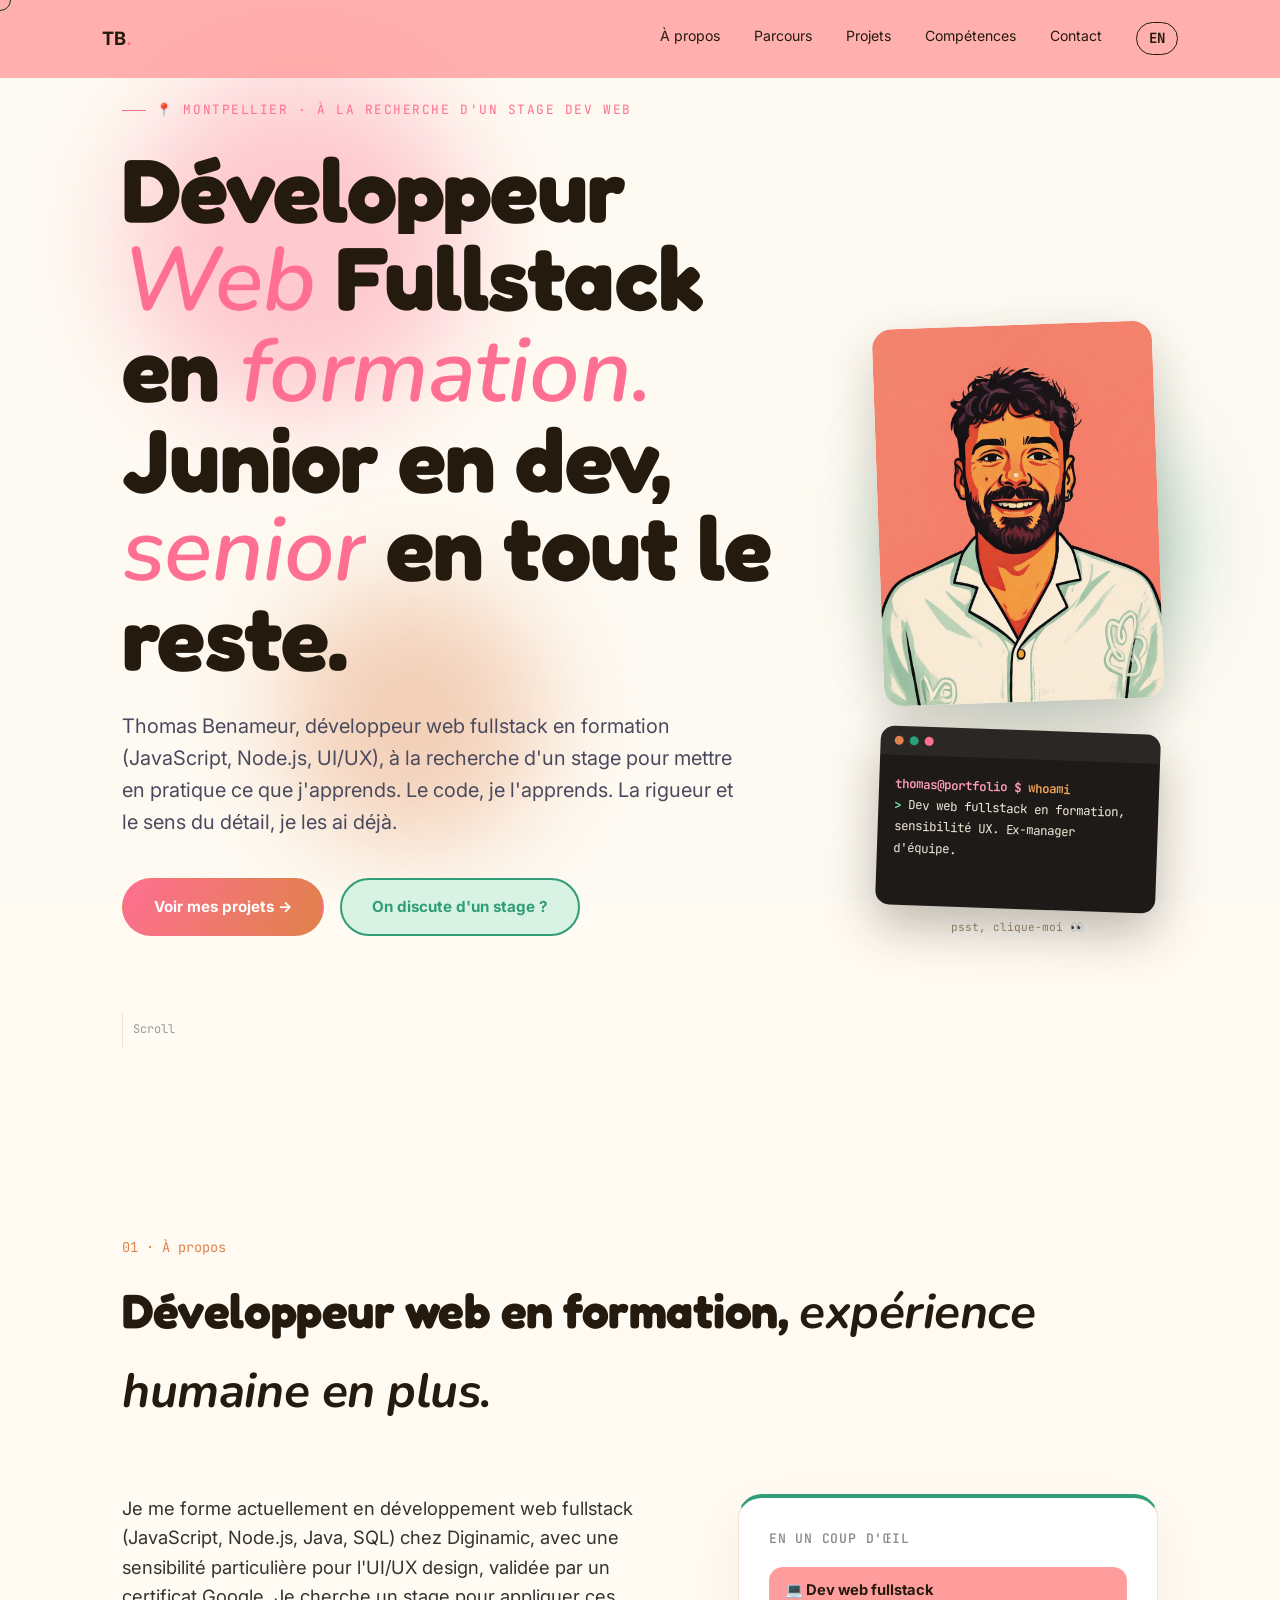
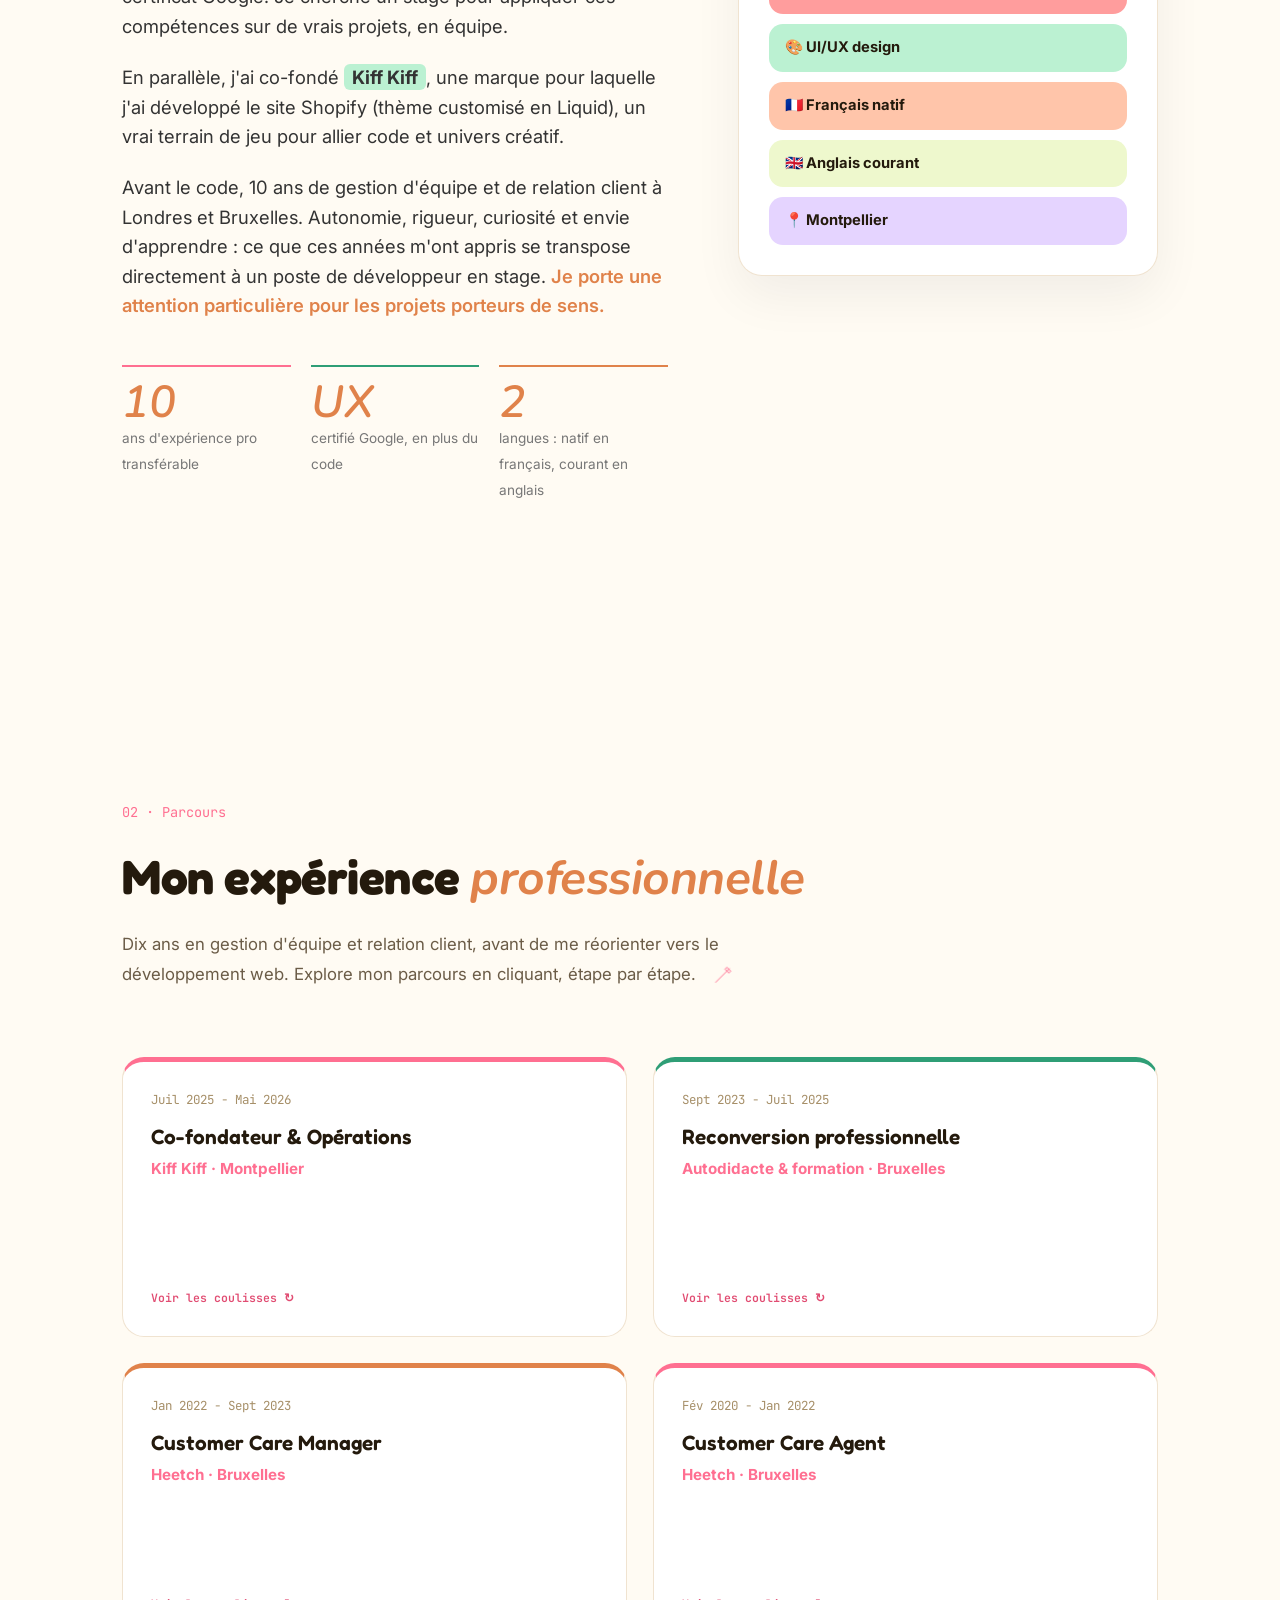
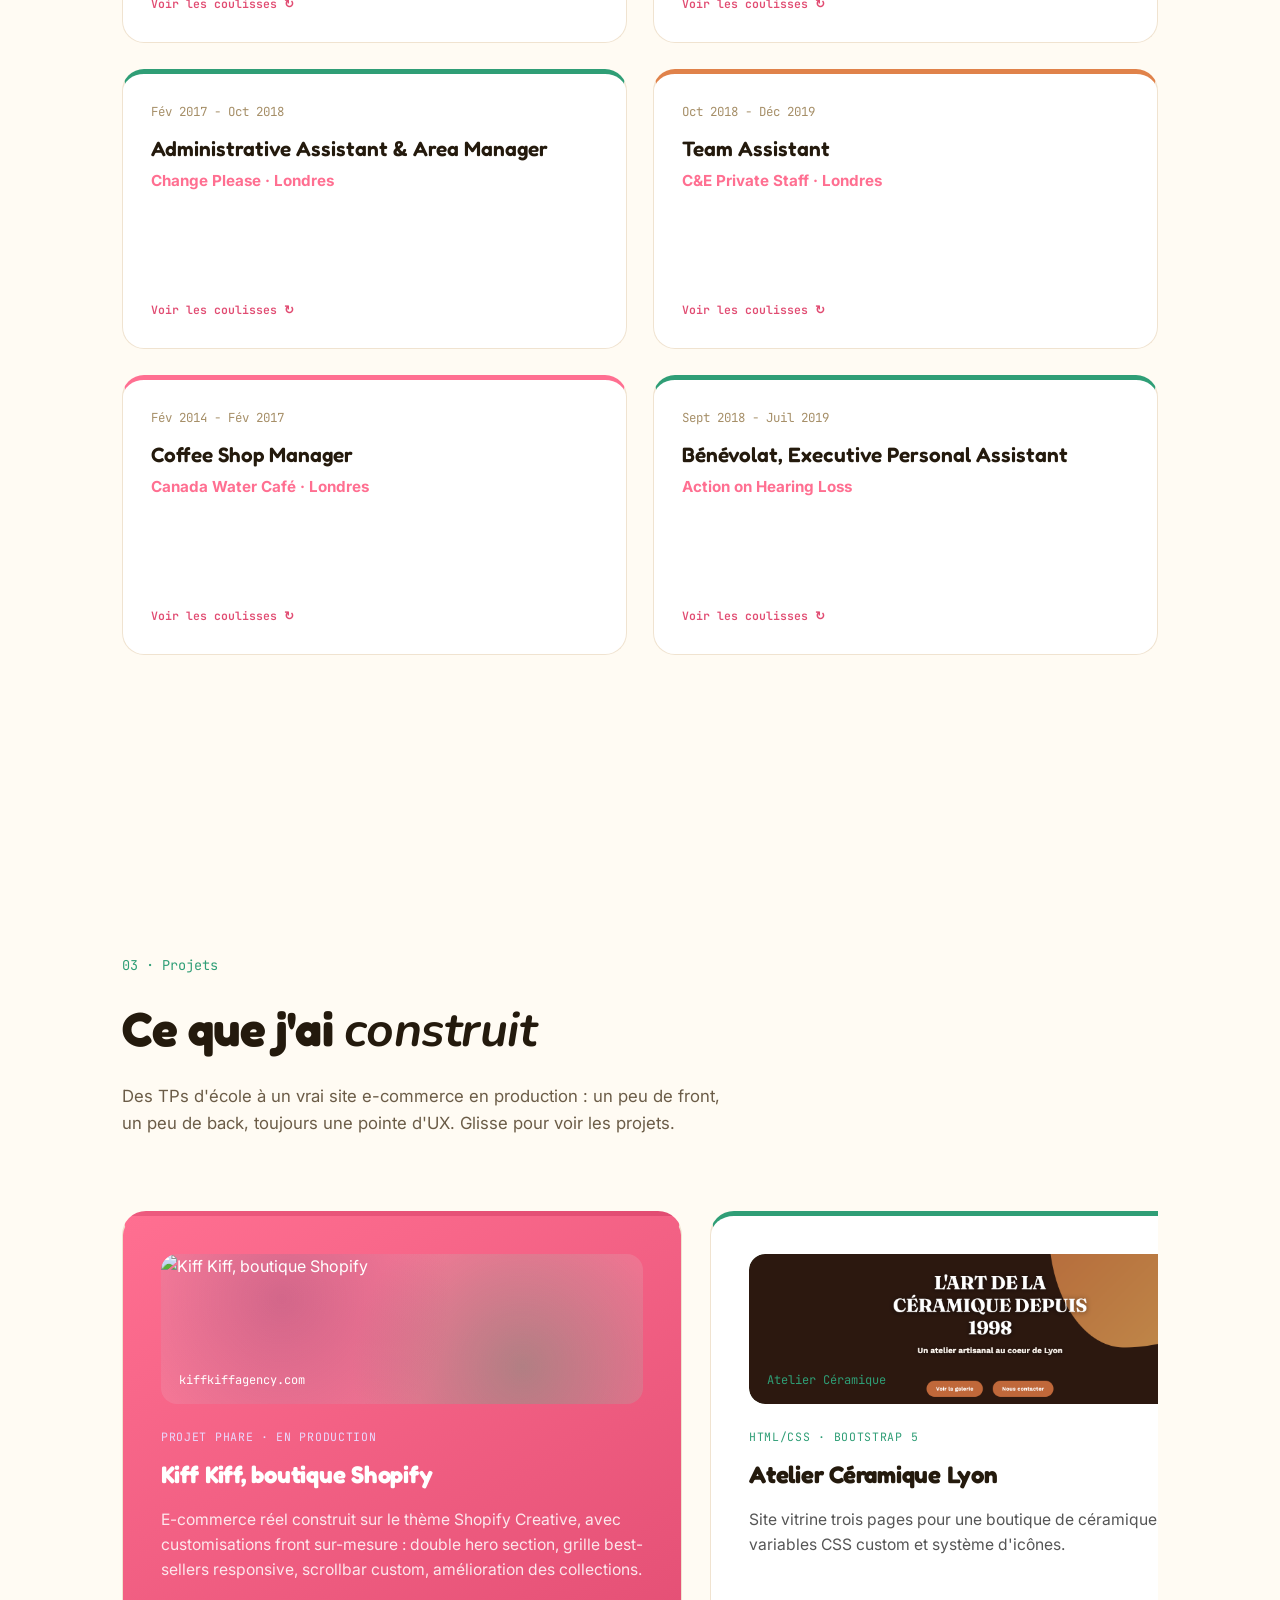
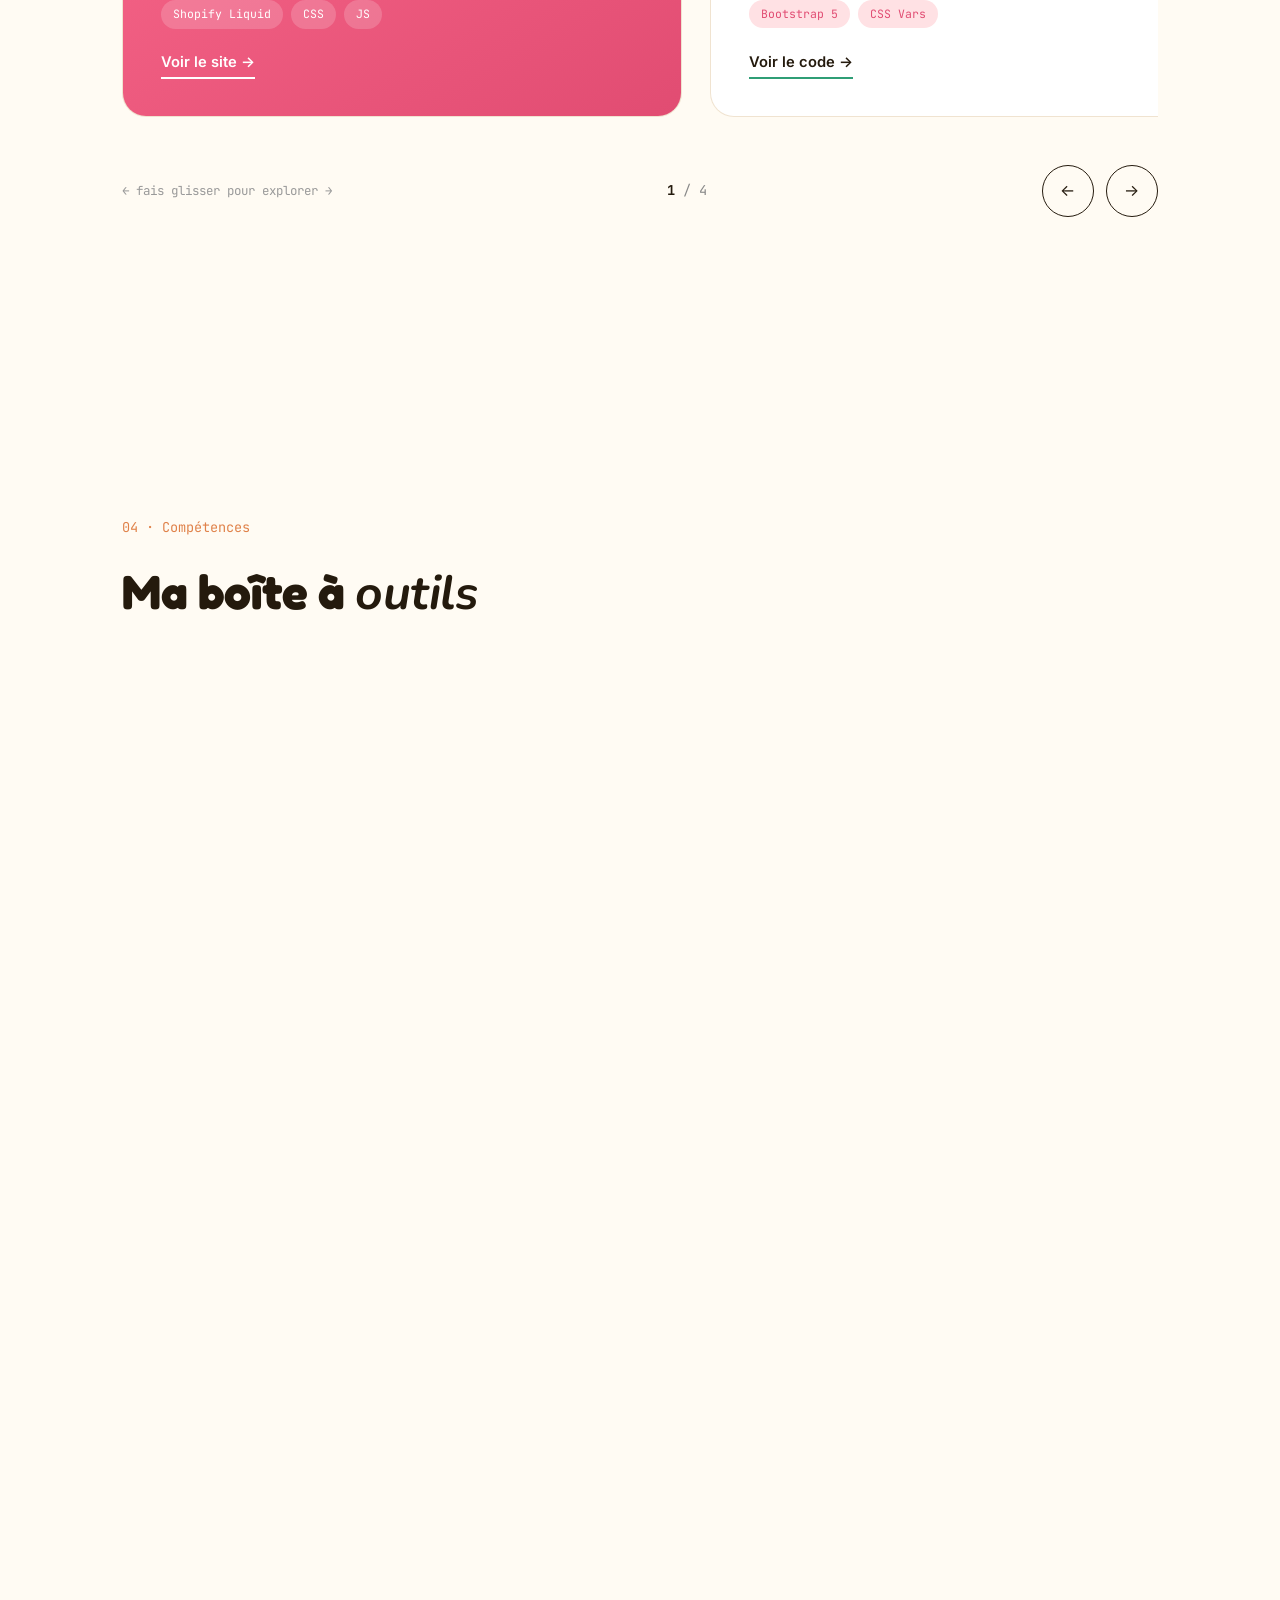
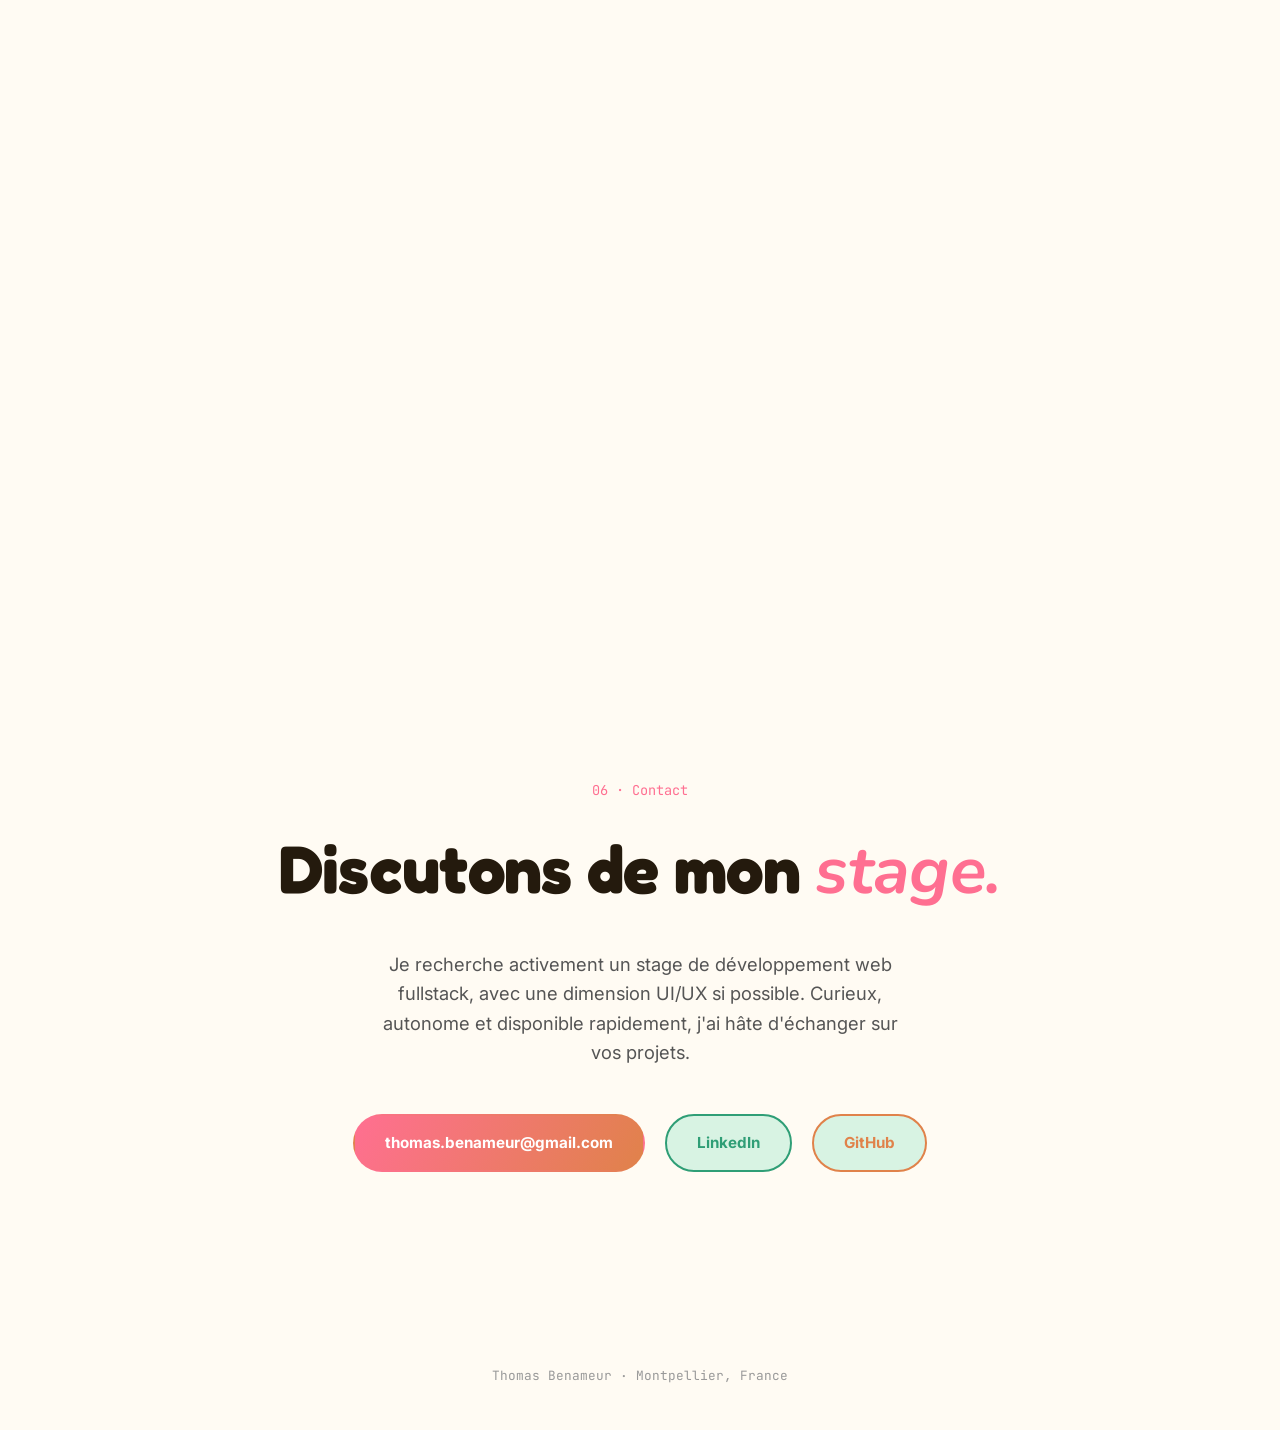
==== commit a87676e9: "update photo paths" ====
--- a/index.html
+++ b/index.html
@@ -110,7 +110,7 @@
         </div>
         <div class="hero-visual">
           <img
-            src="/src/Portrait-TB.png"
+            src="src/Portrait-TB.png"
             alt="Thomas Benameur"
             class="hero-portrait"
           />
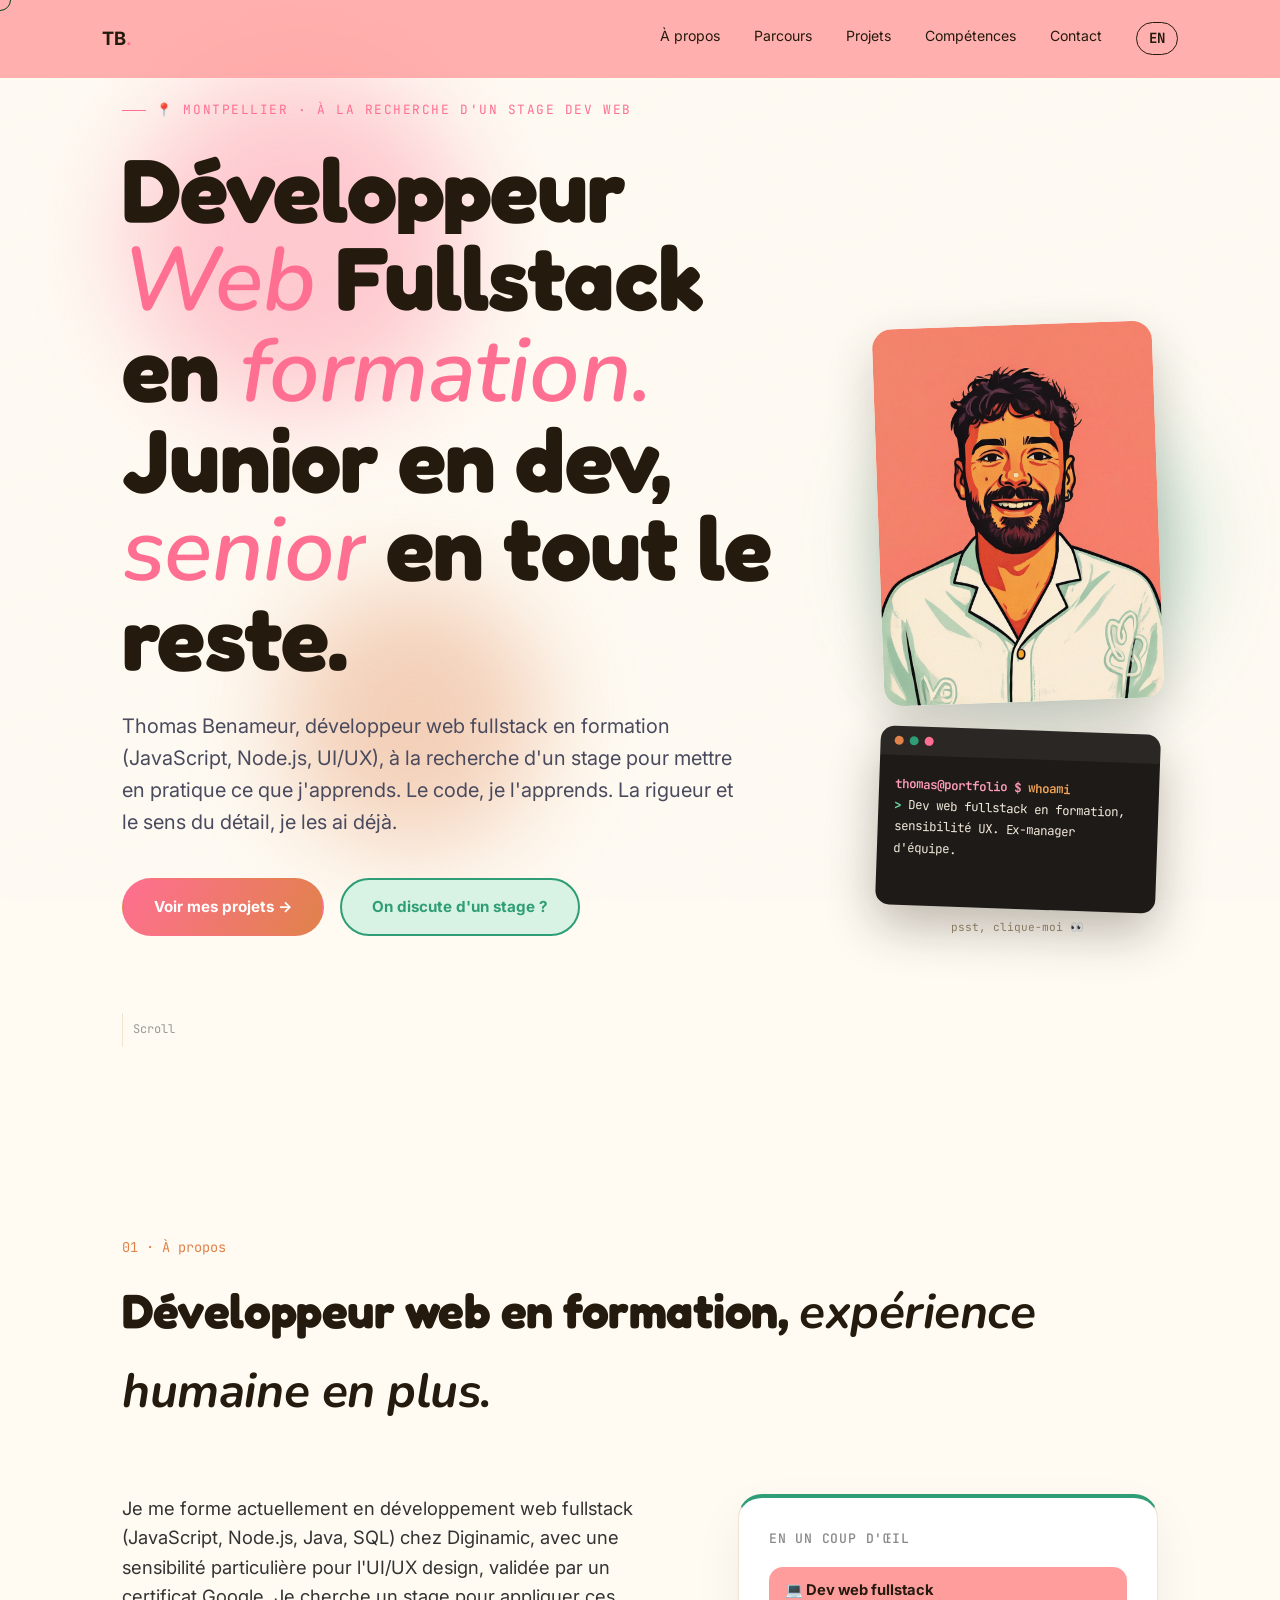
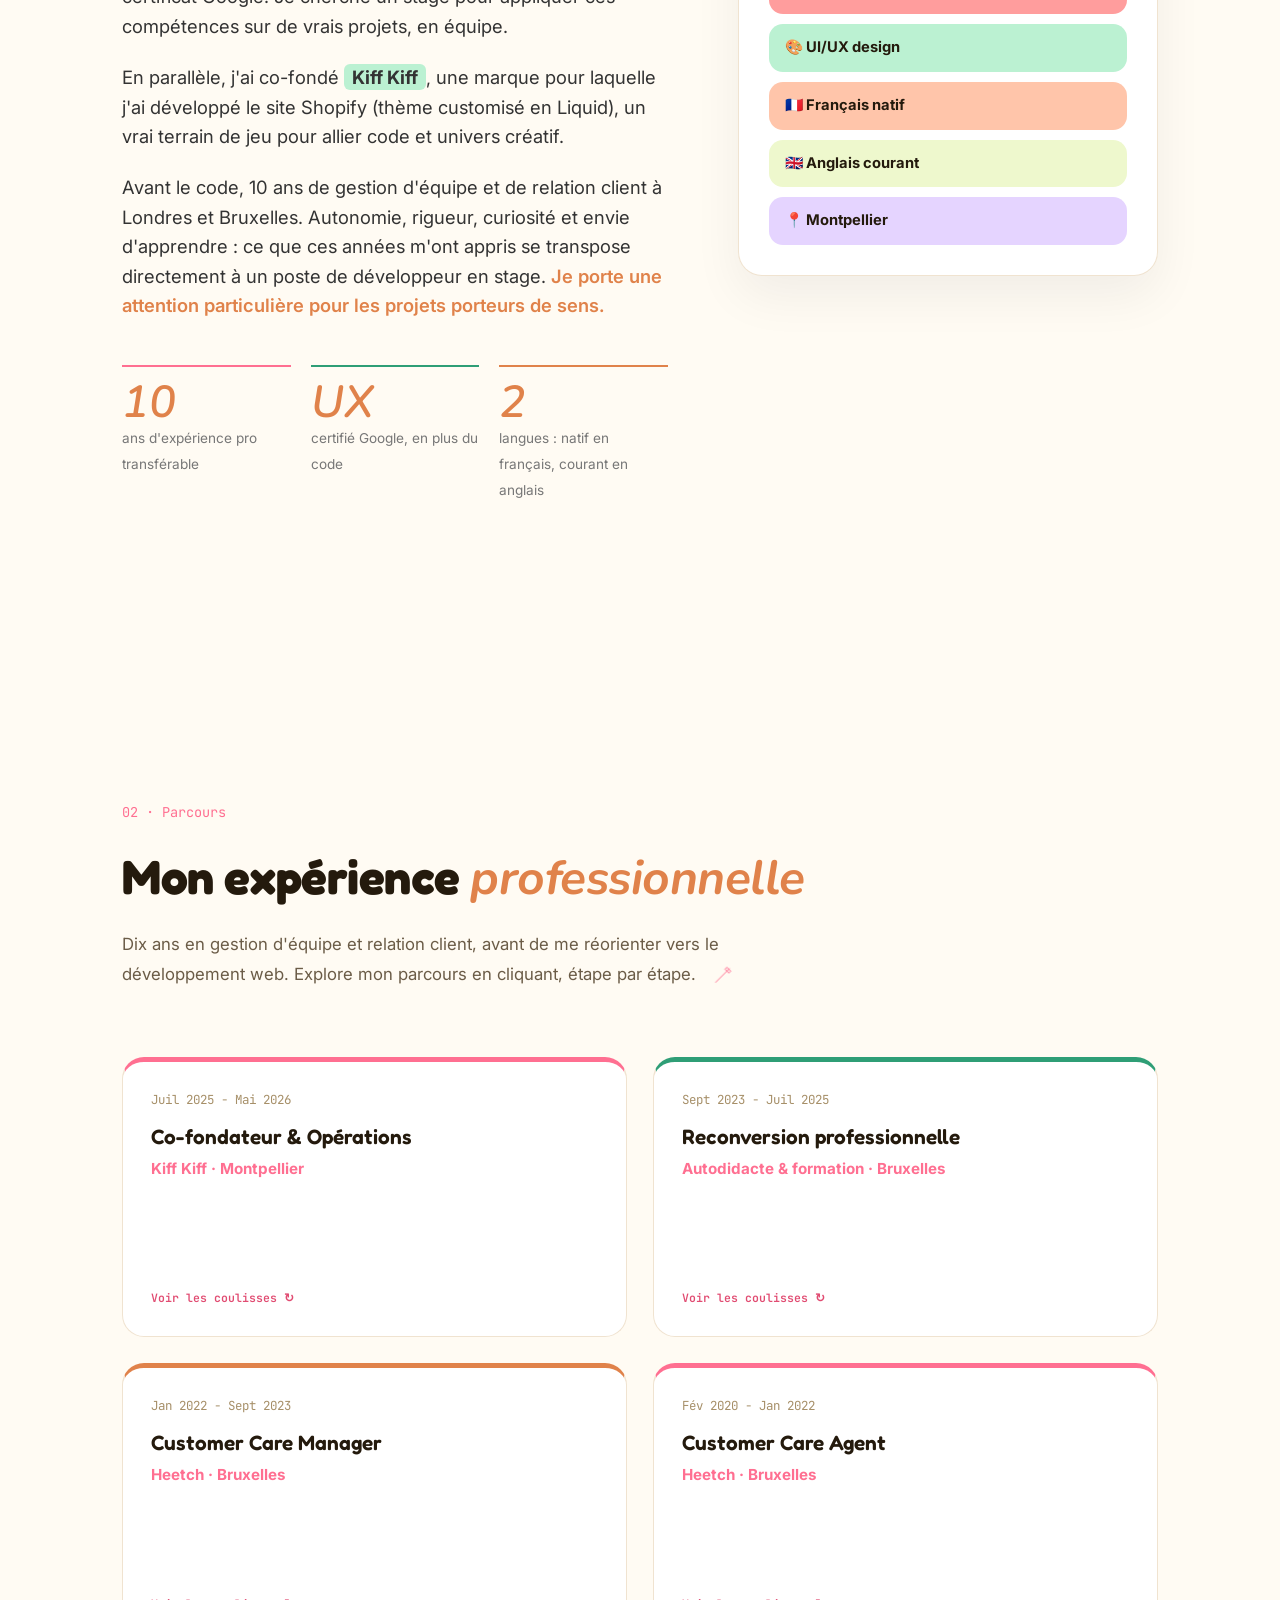
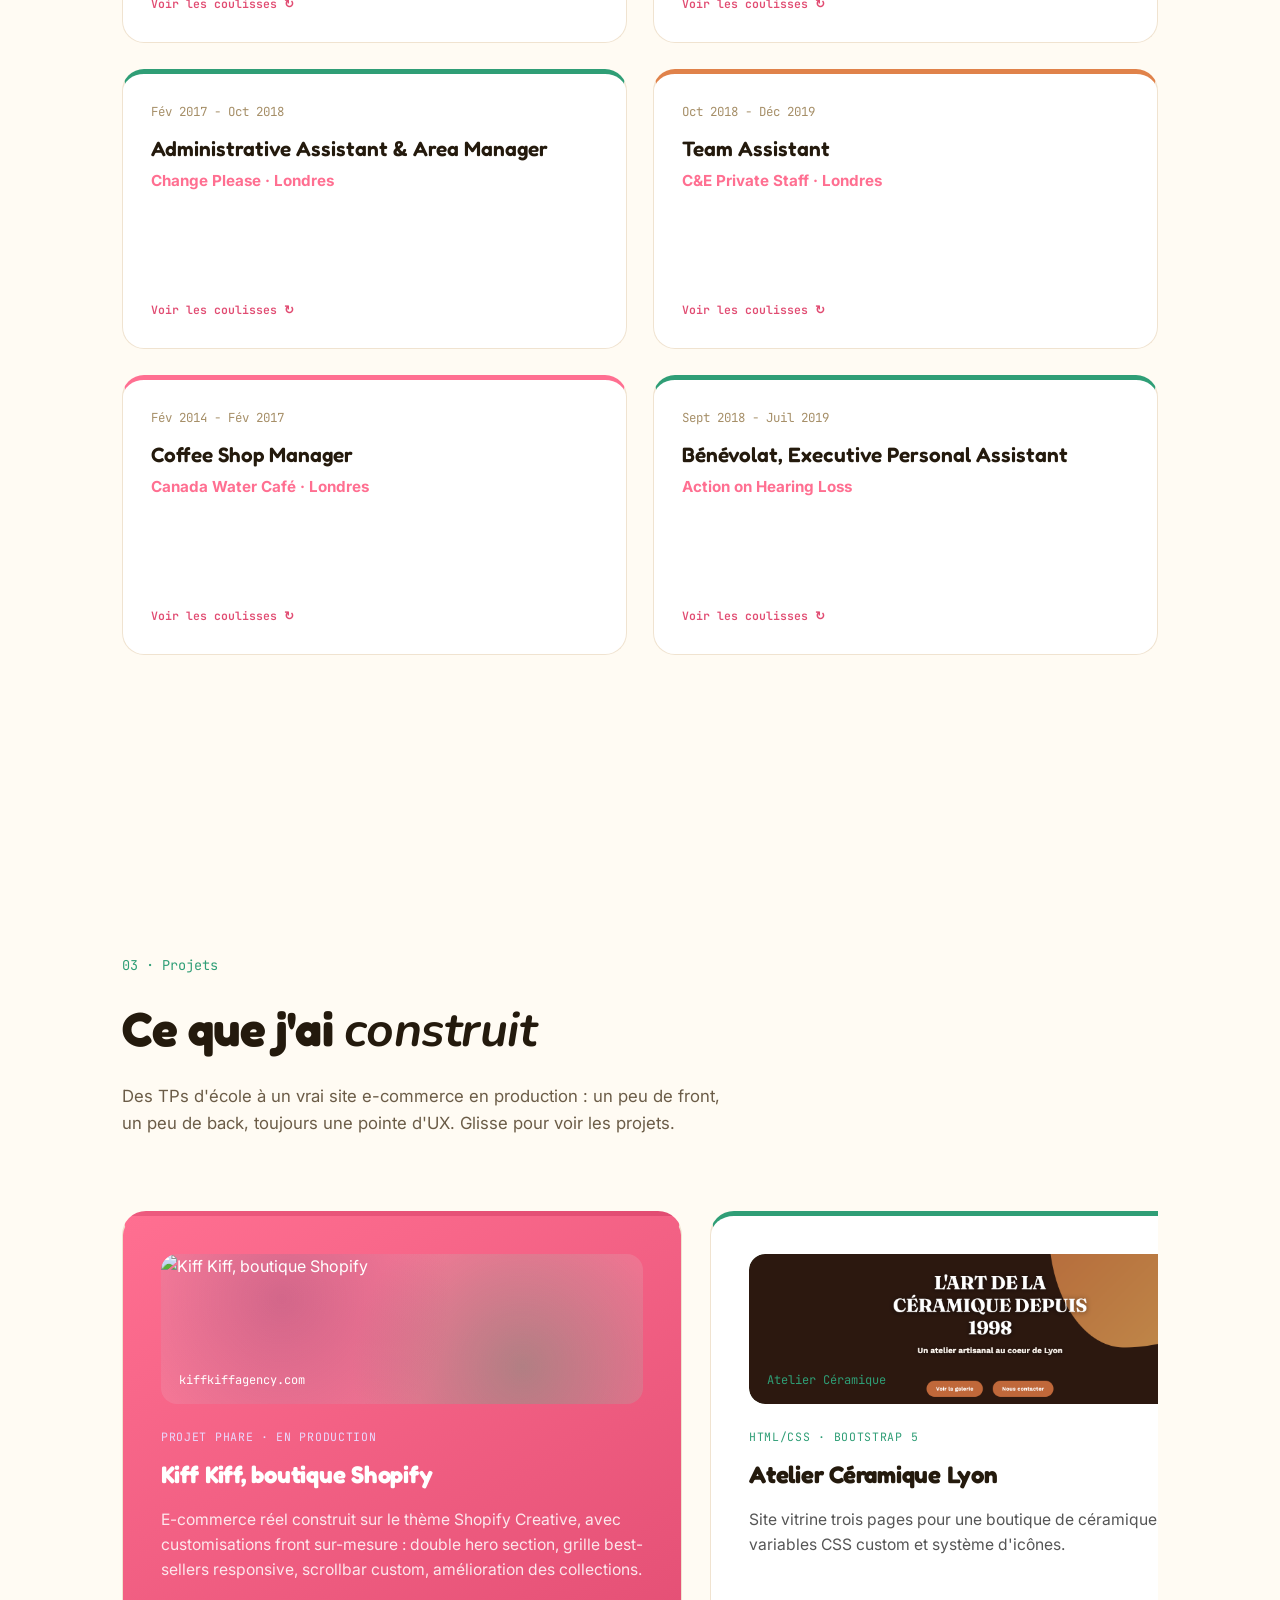
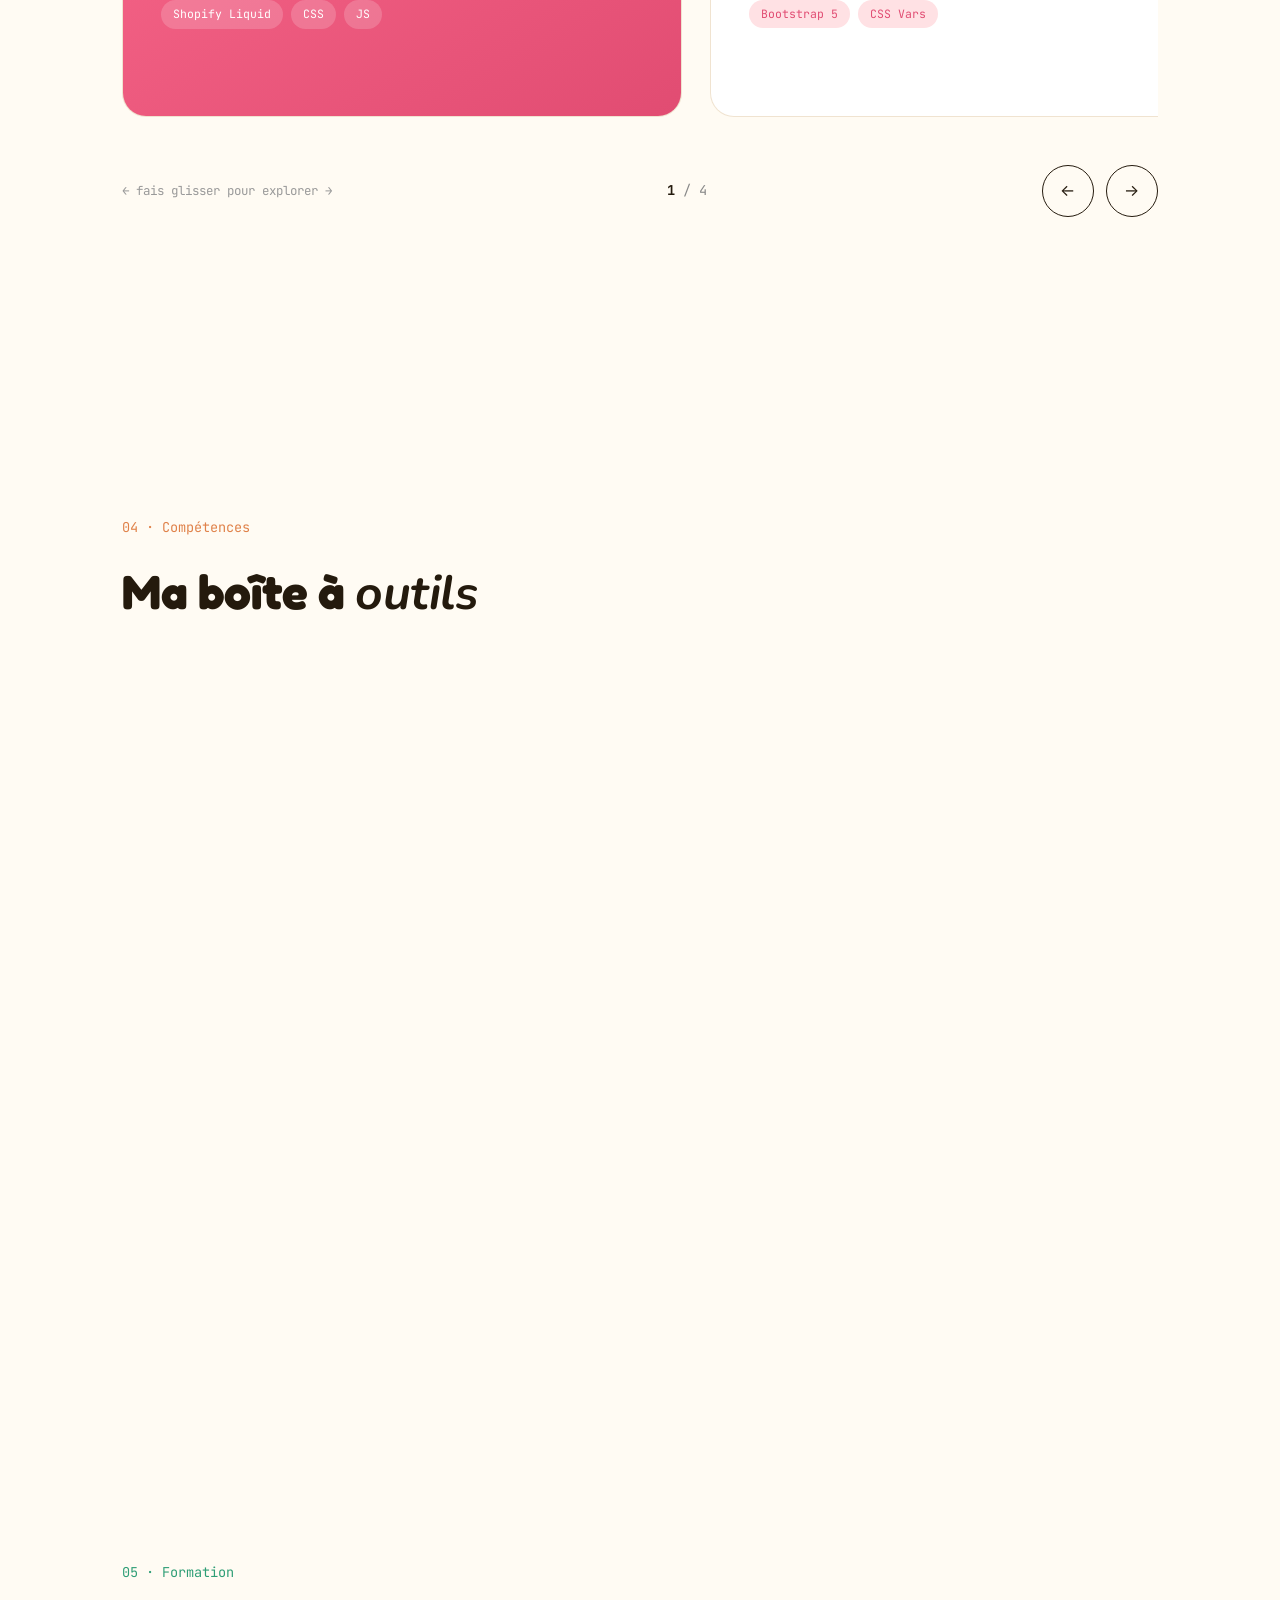
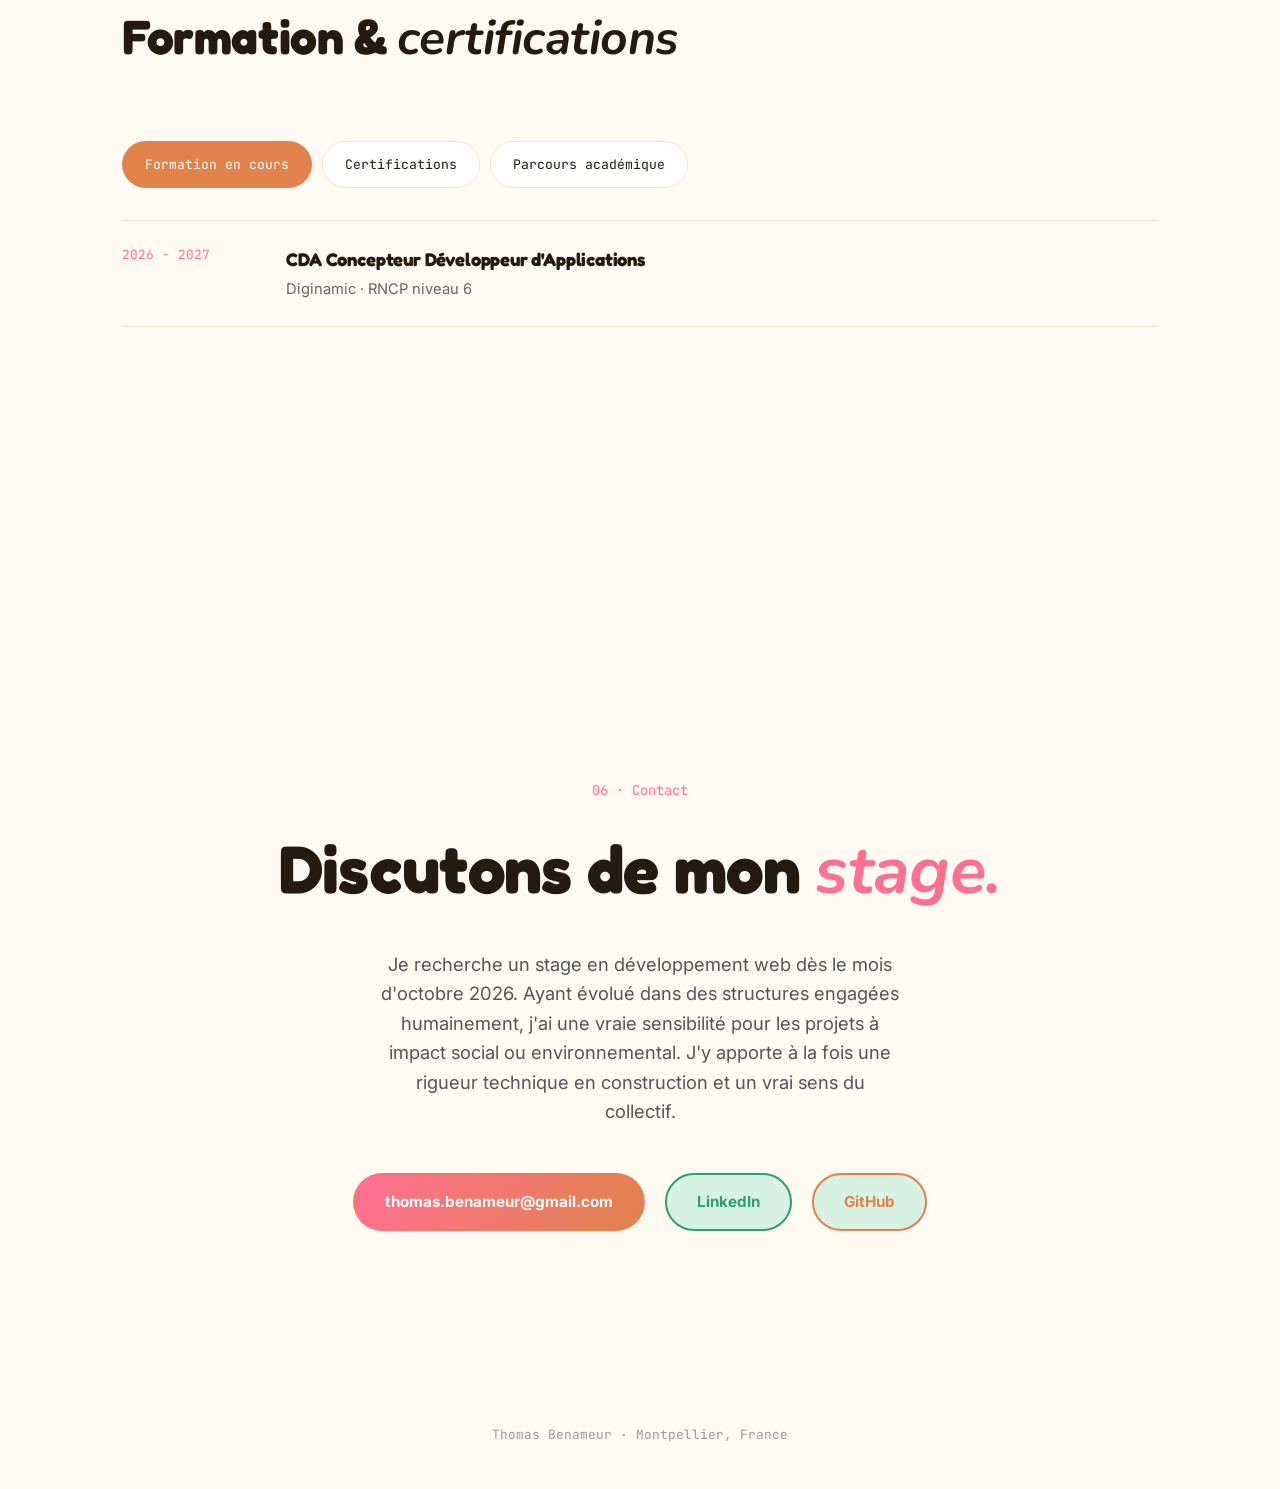
==== commit 2cfdddb7: "update bio" ====
--- a/index.html
+++ b/index.html
@@ -848,9 +848,9 @@
       <span class="sec-num sec-num--violet">06 · Contact</span>
       <h2>Discutons de mon <span class="serif">stage.</span></h2>
       <p>
-        Je recherche activement un stage de développement web fullstack, avec
-        une dimension UI/UX si possible. Curieux, autonome et disponible
-        rapidement, j'ai hâte d'échanger sur vos projets.
+       Je recherche un stage en développement web dès le mois d'octobre 2026. Ayant évolué dans des structures engagées humainement, 
+       j'ai une vraie sensibilité pour les projets à impact social ou environnemental. 
+       J'y apporte à la fois une rigueur technique en construction et un vrai sens du collectif.
       </p>
       <div class="contact-links">
         <a
--- a/style.css
+++ b/style.css
@@ -447,7 +447,9 @@
 }
 @media (max-width: 900px) {
   .hero-visual {
-    display: none;
+    width: 100%;
+    max-width: 320px;
+    margin: 20px auto 0;
   }
 }
 
